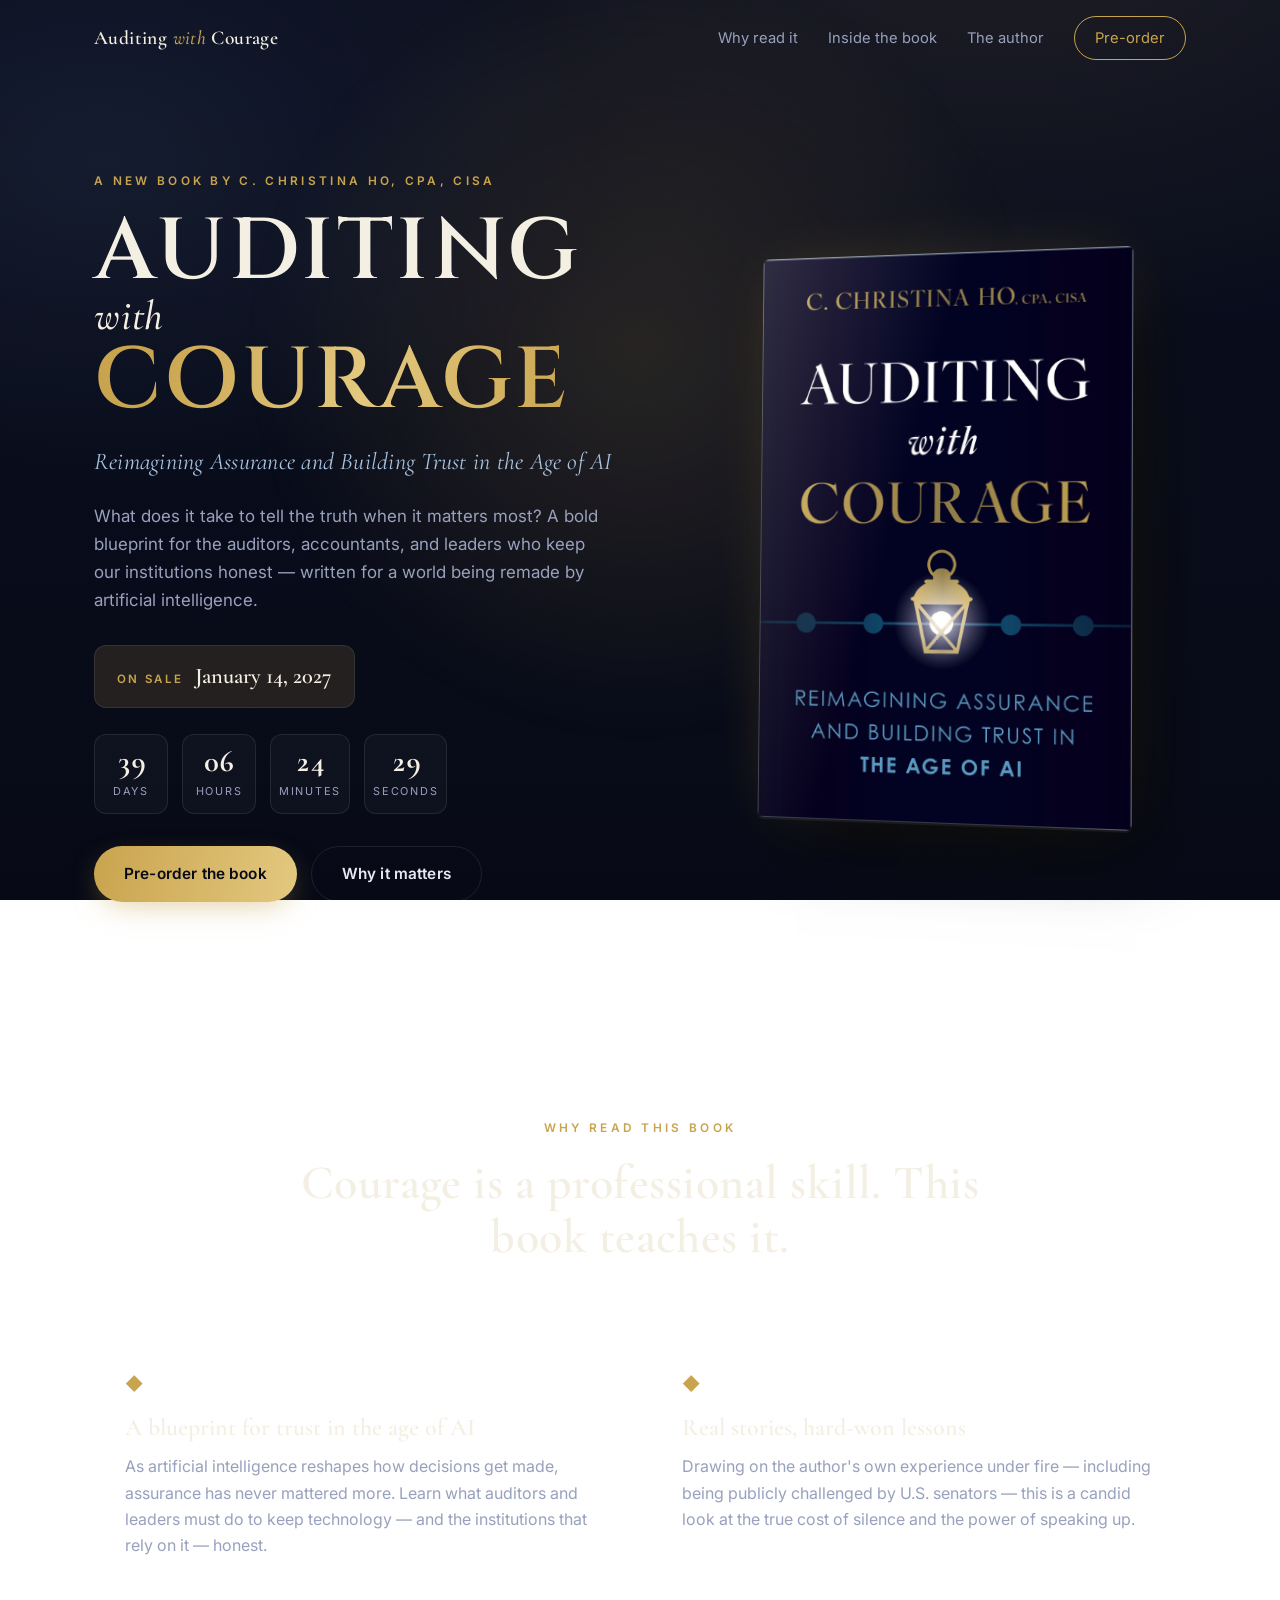
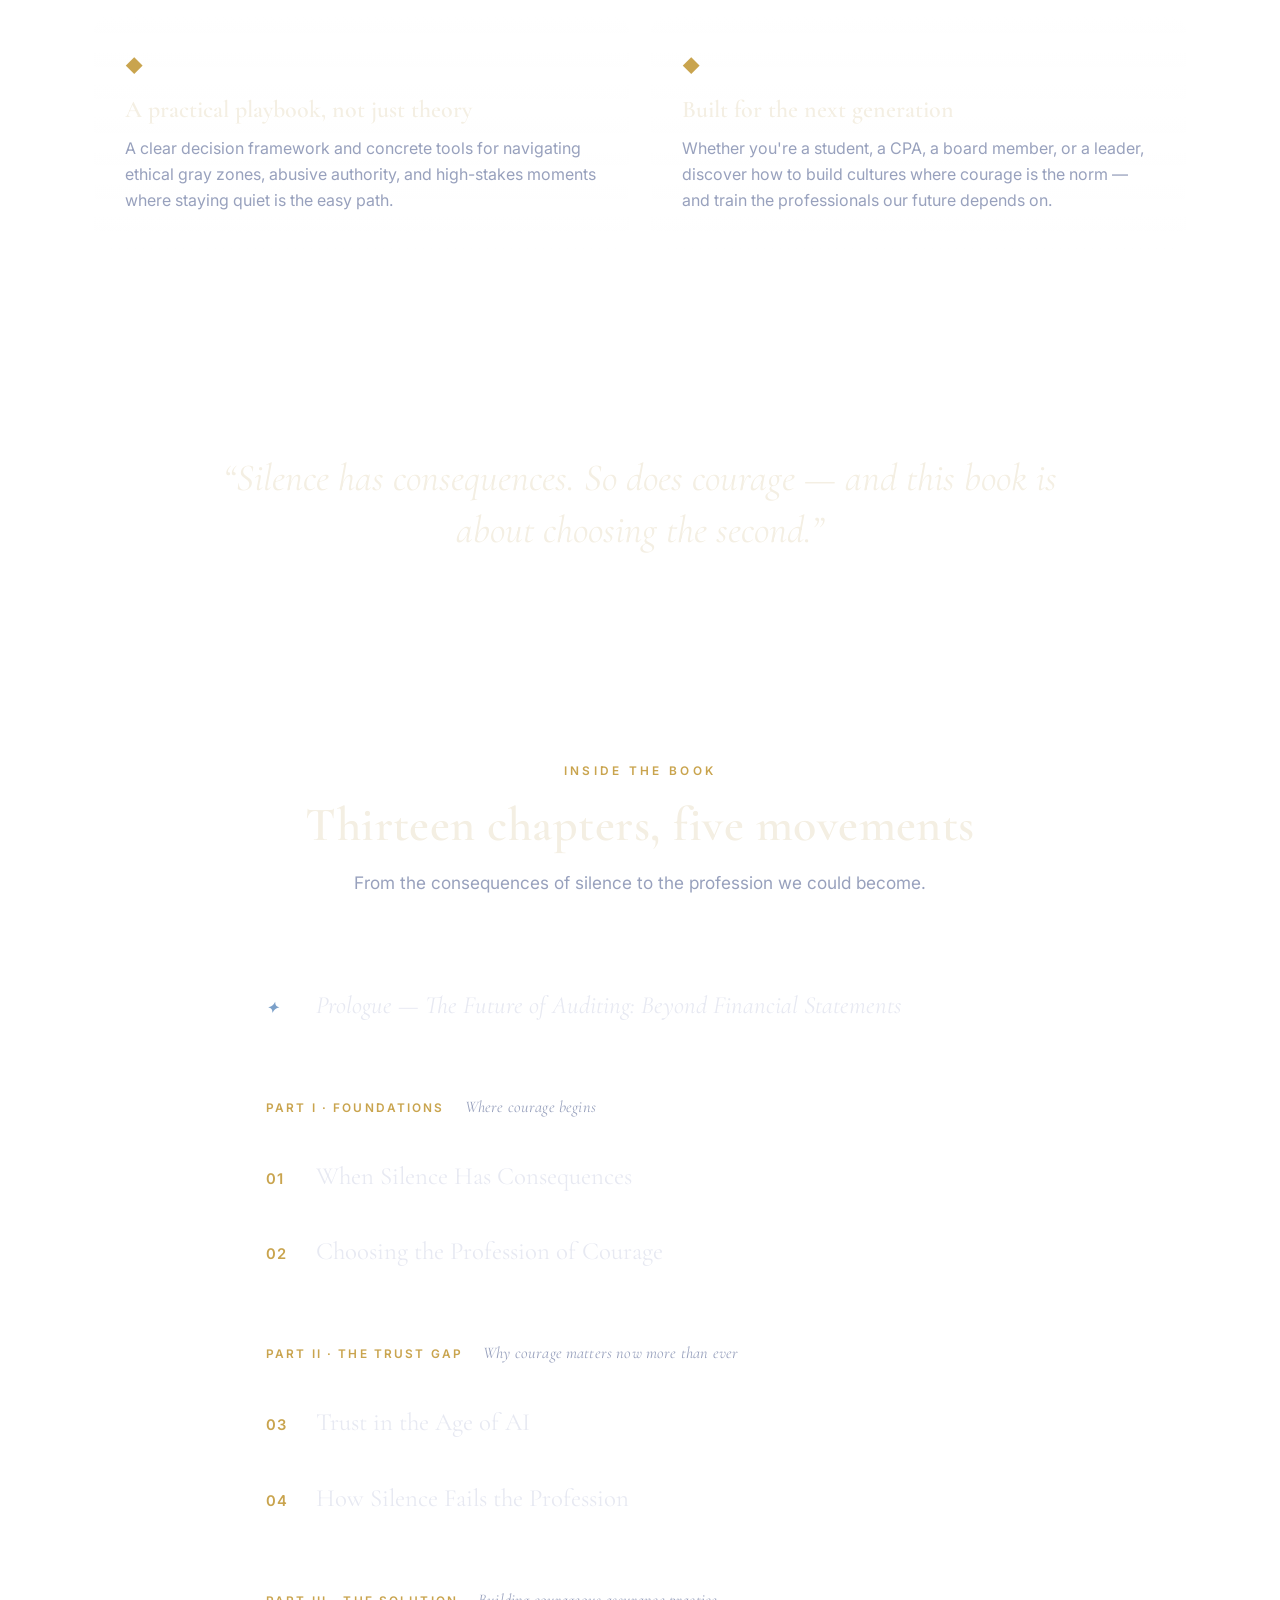
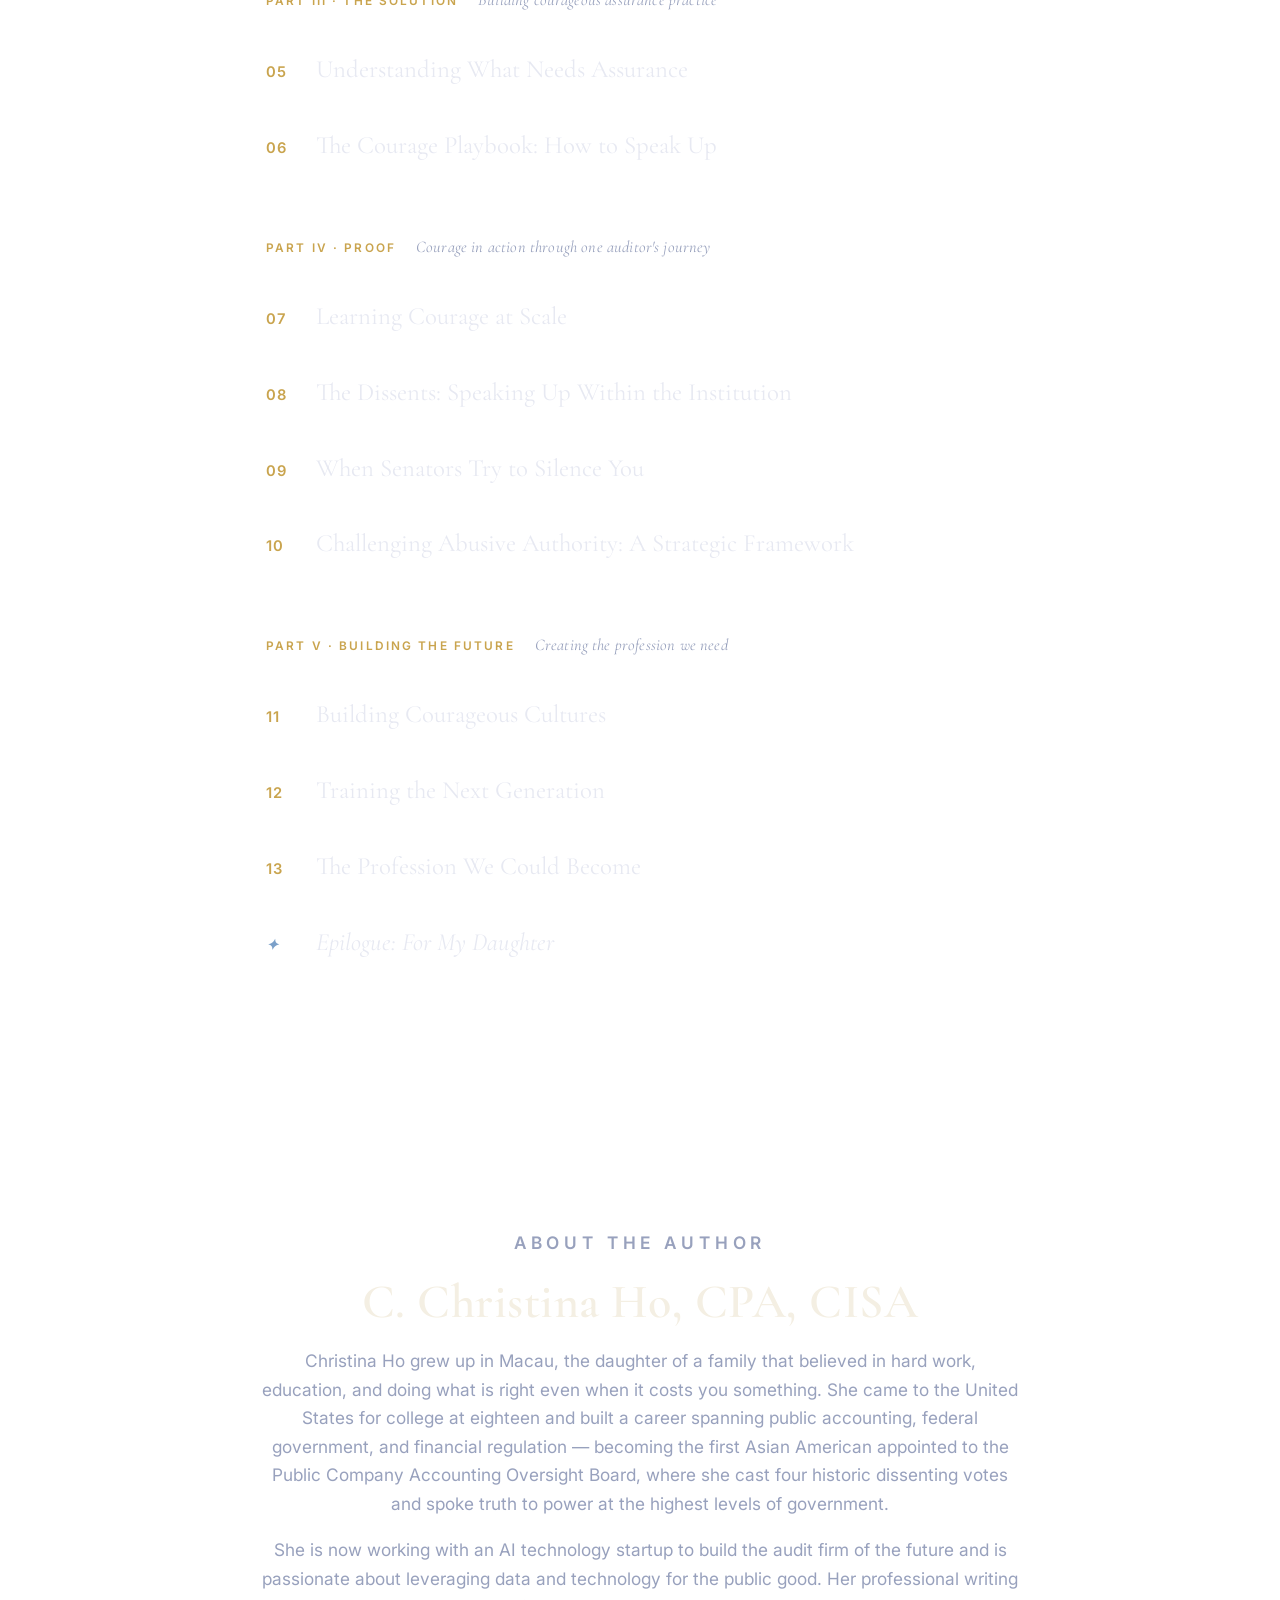
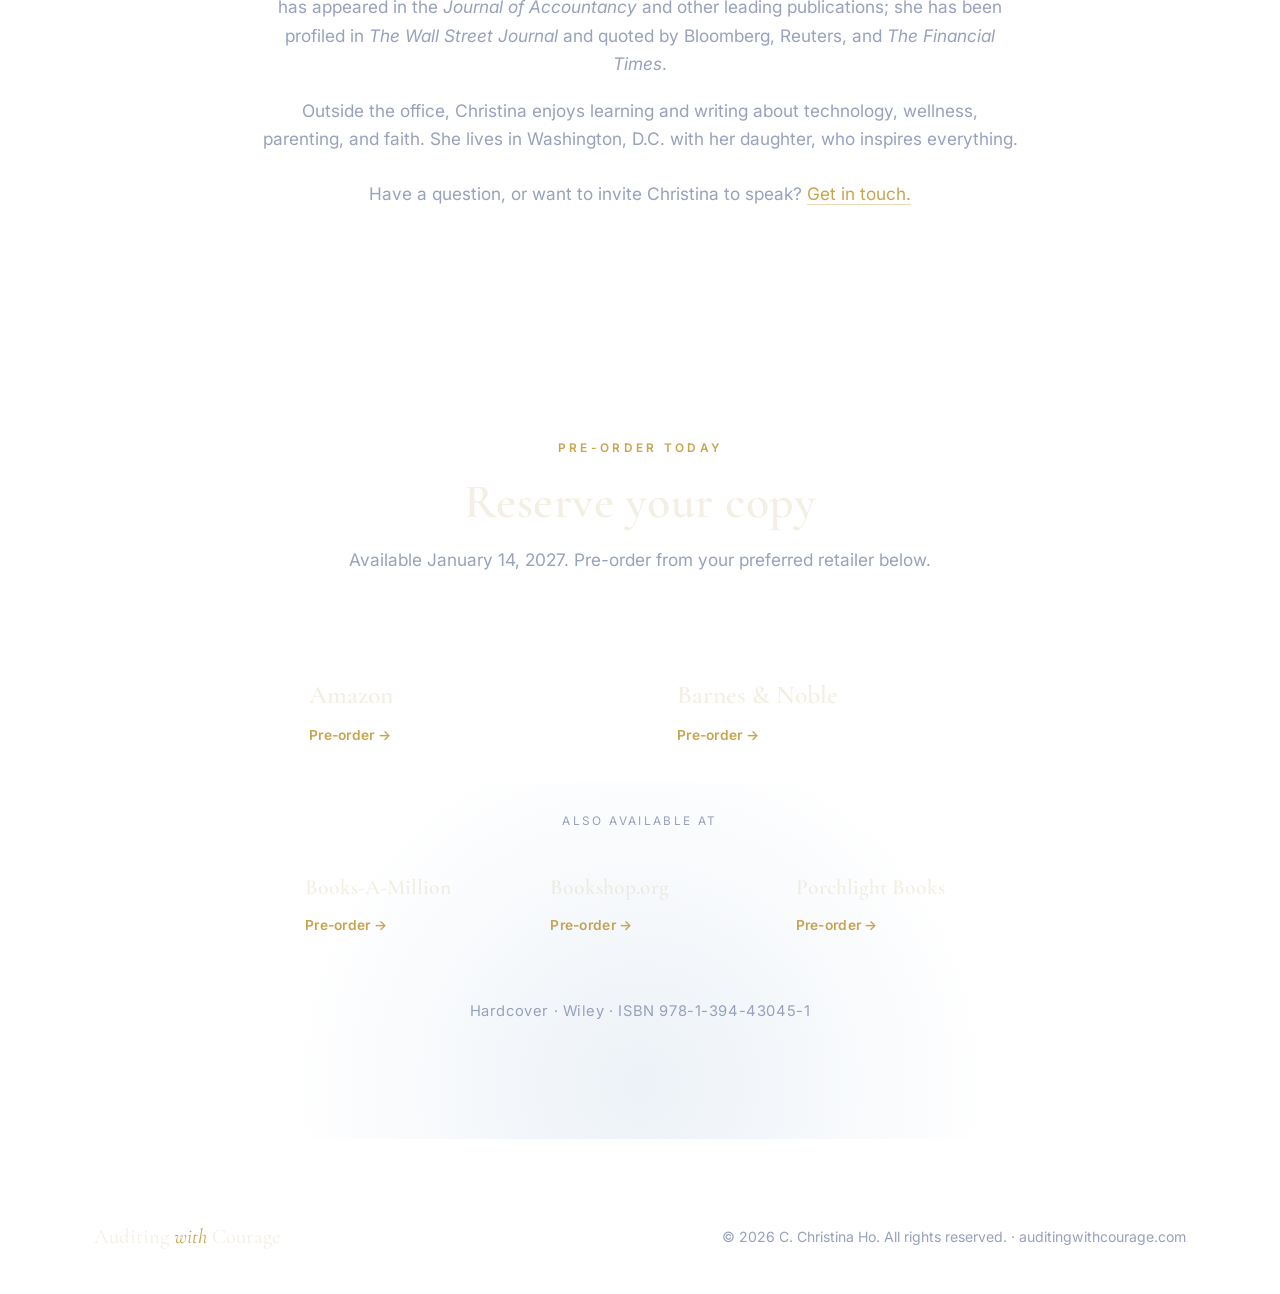
==== index.html @ bd3823aa "Launch auditingwithcourage.com book site Co-Authored-By: Claude Opus 4.8 <noreply@anthropic.com>" ====
<!DOCTYPE html>
<html lang="en">
<head>
  <meta charset="UTF-8" />
  <meta name="viewport" content="width=device-width, initial-scale=1.0" />
  <title>Auditing with Courage — Christina Ho | On sale January 14, 2027</title>
  <meta name="description" content="Auditing with Courage: Reimagining Assurance and Building Trust in the Age of AI, by C. Christina Ho, CPA, CISA. On sale January 14, 2027. Pre-order now." />
  <link rel="canonical" href="https://auditingwithcourage.com/" />

  <!-- Open Graph / Social -->
  <meta property="og:type" content="book" />
  <meta property="og:title" content="Auditing with Courage — Reimagining Assurance and Building Trust in the Age of AI" />
  <meta property="og:description" content="By C. Christina Ho, CPA, CISA. On sale January 14, 2027. Pre-order now." />
  <meta property="og:url" content="https://auditingwithcourage.com/" />
  <meta property="og:image" content="https://auditingwithcourage.com/images/og-image.png" />
  <meta property="og:image:width" content="1200" />
  <meta property="og:image:height" content="630" />
  <meta name="twitter:card" content="summary_large_image" />
  <meta name="twitter:title" content="Auditing with Courage — Christina Ho" />
  <meta name="twitter:description" content="Reimagining Assurance and Building Trust in the Age of AI. On sale January 14, 2027." />
  <meta name="twitter:image" content="https://auditingwithcourage.com/images/og-image.png" />

  <!-- Icons -->
  <link rel="icon" type="image/png" sizes="32x32" href="images/favicon-32.png" />
  <link rel="icon" type="image/png" sizes="64x64" href="images/favicon-64.png" />
  <link rel="apple-touch-icon" href="images/apple-touch-icon.png" />

  <!-- Fonts -->
  <link rel="preconnect" href="https://fonts.googleapis.com" />
  <link rel="preconnect" href="https://fonts.gstatic.com" crossorigin />
  <link href="https://fonts.googleapis.com/css2?family=Cormorant+Garamond:ital,wght@0,400;0,500;0,600;0,700;1,500;1,600&family=Cinzel:wght@500;600;700&family=Inter:wght@300;400;500;600&display=swap" rel="stylesheet" />

  <link rel="stylesheet" href="styles.css" />

  <!-- Structured data for search engines / rich results -->
  <script type="application/ld+json">
  {
    "@context": "https://schema.org",
    "@type": "Book",
    "name": "Auditing with Courage: Reimagining Assurance and Building Trust in the Age of AI",
    "author": { "@type": "Person", "name": "C. Christina Ho" },
    "isbn": "9781394430451",
    "bookFormat": "https://schema.org/Hardcover",
    "publisher": "Wiley",
    "datePublished": "2027-01-14",
    "image": "https://auditingwithcourage.com/images/cover.png",
    "url": "https://auditingwithcourage.com/"
  }
  </script>
</head>
<body>
  <!-- ===== NAV ===== -->
  <header class="nav" id="nav">
    <div class="nav__inner">
      <a href="#top" class="nav__brand">Auditing&nbsp;<em>with</em>&nbsp;Courage</a>
      <nav class="nav__links">
        <a href="#why">Why read it</a>
        <a href="#inside">Inside the book</a>
        <a href="#author">The author</a>
        <a href="#preorder" class="nav__cta">Pre-order</a>
      </nav>
    </div>
  </header>

  <!-- ===== HERO ===== -->
  <main id="top">
    <section class="hero">
      <div class="hero__glow" aria-hidden="true"></div>
      <div class="hero__inner">
        <div class="hero__text reveal">
          <p class="eyebrow">A new book by C. Christina Ho, CPA, CISA</p>
          <h1 class="hero__title">
            <span class="t-line t-white">Auditing</span>
            <span class="t-line t-with"><em>with</em></span>
            <span class="t-line t-gold">Courage</span>
          </h1>
          <p class="hero__subtitle">Reimagining Assurance and Building Trust in the Age of AI</p>
          <p class="hero__lede">What does it take to tell the truth when it matters most? A bold blueprint for the auditors, accountants, and leaders who keep our institutions honest — written for a world being remade by artificial intelligence.</p>

          <div class="release">
            <span class="release__label">On sale</span>
            <span class="release__date">January 14, 2027</span>
          </div>

          <!-- Countdown -->
          <div class="countdown" id="countdown" aria-label="Time until release">
            <div class="countdown__item"><span class="countdown__num" data-unit="days">—</span><span class="countdown__unit">days</span></div>
            <div class="countdown__item"><span class="countdown__num" data-unit="hours">—</span><span class="countdown__unit">hours</span></div>
            <div class="countdown__item"><span class="countdown__num" data-unit="minutes">—</span><span class="countdown__unit">minutes</span></div>
            <div class="countdown__item"><span class="countdown__num" data-unit="seconds">—</span><span class="countdown__unit">seconds</span></div>
          </div>

          <div class="hero__cta">
            <a class="btn btn--primary" href="#preorder">Pre-order the book</a>
            <a class="btn btn--ghost" href="#why">Why it matters</a>
          </div>
        </div>

        <div class="hero__cover reveal">
          <div class="cover-frame">
            <img src="images/cover-web.png" alt="Cover of Auditing with Courage by C. Christina Ho" width="998" height="1500" />
          </div>
        </div>
      </div>
    </section>

    <!-- ===== WHY READ IT ===== -->
    <section class="section" id="why">
      <div class="section__head reveal">
        <p class="eyebrow eyebrow--center">Why read this book</p>
        <h2 class="section__title">Courage is a professional skill. This book teaches it.</h2>
      </div>
      <div class="cards">
        <article class="card reveal">
          <div class="card__icon">◆</div>
          <h3>A blueprint for trust in the age of AI</h3>
          <p>As artificial intelligence reshapes how decisions get made, assurance has never mattered more. Learn what auditors and leaders must do to keep technology — and the institutions that rely on it — honest.</p>
        </article>
        <article class="card reveal">
          <div class="card__icon">◆</div>
          <h3>Real stories, hard-won lessons</h3>
          <p>Drawing on the author's own experience under fire — including being publicly challenged by U.S. senators — this is a candid look at the true cost of silence and the power of speaking up.</p>
        </article>
        <article class="card reveal">
          <div class="card__icon">◆</div>
          <h3>A practical playbook, not just theory</h3>
          <p>A clear decision framework and concrete tools for navigating ethical gray zones, abusive authority, and high-stakes moments where staying quiet is the easy path.</p>
        </article>
        <article class="card reveal">
          <div class="card__icon">◆</div>
          <h3>Built for the next generation</h3>
          <p>Whether you're a student, a CPA, a board member, or a leader, discover how to build cultures where courage is the norm — and train the professionals our future depends on.</p>
        </article>
      </div>
    </section>

    <!-- ===== PULL QUOTE ===== -->
    <section class="quote-band reveal">
      <blockquote>
        “Silence has consequences. So does courage — and this book is about choosing the second.”
      </blockquote>
    </section>

    <!-- ===== INSIDE THE BOOK ===== -->
    <section class="section" id="inside">
      <div class="section__head reveal">
        <p class="eyebrow eyebrow--center">Inside the book</p>
        <h2 class="section__title">Thirteen chapters, five movements</h2>
        <p class="section__sub">From the consequences of silence to the profession we could become.</p>
      </div>
      <ol class="toc reveal">
        <li class="toc__lead"><span class="toc__n">✦</span> <span><em>Prologue</em> — The Future of Auditing: Beyond Financial Statements</span></li>

        <li class="toc__part"><span class="toc__partlabel">Part I · Foundations</span><span class="toc__partsub">Where courage begins</span></li>
        <li><span class="toc__n">01</span> When Silence Has Consequences</li>
        <li><span class="toc__n">02</span> Choosing the Profession of Courage</li>

        <li class="toc__part"><span class="toc__partlabel">Part II · The Trust Gap</span><span class="toc__partsub">Why courage matters now more than ever</span></li>
        <li><span class="toc__n">03</span> Trust in the Age of AI</li>
        <li><span class="toc__n">04</span> How Silence Fails the Profession</li>

        <li class="toc__part"><span class="toc__partlabel">Part III · The Solution</span><span class="toc__partsub">Building courageous assurance practice</span></li>
        <li><span class="toc__n">05</span> Understanding What Needs Assurance</li>
        <li><span class="toc__n">06</span> The Courage Playbook: How to Speak Up</li>

        <li class="toc__part"><span class="toc__partlabel">Part IV · Proof</span><span class="toc__partsub">Courage in action through one auditor's journey</span></li>
        <li><span class="toc__n">07</span> Learning Courage at Scale</li>
        <li><span class="toc__n">08</span> The Dissents: Speaking Up Within the Institution</li>
        <li><span class="toc__n">09</span> When Senators Try to Silence You</li>
        <li><span class="toc__n">10</span> Challenging Abusive Authority: A Strategic Framework</li>

        <li class="toc__part"><span class="toc__partlabel">Part V · Building the Future</span><span class="toc__partsub">Creating the profession we need</span></li>
        <li><span class="toc__n">11</span> Building Courageous Cultures</li>
        <li><span class="toc__n">12</span> Training the Next Generation</li>
        <li><span class="toc__n">13</span> The Profession We Could Become</li>

        <li class="toc__epilogue"><span class="toc__n">✦</span> Epilogue: For My Daughter</li>
      </ol>
    </section>

    <!-- ===== AUTHOR ===== -->
    <section class="section author" id="author">
      <div class="author__inner">
        <div class="author__body reveal">
          <p class="eyebrow">About the author</p>
          <h2 class="section__title">C. Christina Ho, CPA, CISA</h2>
          <p>Christina Ho grew up in Macau, the daughter of a family that believed in hard work, education, and doing what is right even when it costs you something. She came to the United States for college at eighteen and built a career spanning public accounting, federal government, and financial regulation — becoming the first Asian American appointed to the Public Company Accounting Oversight Board, where she cast four historic dissenting votes and spoke truth to power at the highest levels of government.</p>
          <p>She is now working with an AI technology startup to build the audit firm of the future and is passionate about leveraging data and technology for the public good. Her professional writing has appeared in the <em>Journal of Accountancy</em> and other leading publications; she has been profiled in <em>The Wall Street Journal</em> and quoted by Bloomberg, Reuters, and <em>The Financial Times</em>.</p>
          <p>Outside the office, Christina enjoys learning and writing about technology, wellness, parenting, and faith. She lives in Washington, D.C. with her daughter, who inspires everything.</p>
          <p class="author__note">Have a question, or want to invite Christina to speak? <a href="mailto:hello@auditingwithcourage.com">Get in touch.</a></p>
        </div>
      </div>
    </section>

    <!-- ===== PRE-ORDER ===== -->
    <section class="section preorder" id="preorder">
      <div class="preorder__glow" aria-hidden="true"></div>
      <div class="section__head reveal">
        <p class="eyebrow eyebrow--center">Pre-order today</p>
        <h2 class="section__title">Reserve your copy</h2>
        <p class="section__sub">Available January 14, 2027. Pre-order from your preferred retailer below.</p>
      </div>

      <div class="retailers reveal">
        <!-- Confirmed links -->
        <a class="retailer retailer--feature" href="https://www.amazon.com/Auditing-Courage-Building-Trust-Age/dp/1394430450/" target="_blank" rel="noopener">
          <span class="retailer__name">Amazon</span>
          <span class="retailer__action">Pre-order →</span>
        </a>
        <a class="retailer retailer--feature" href="https://www.barnesandnoble.com/w/auditing-with-courage-christina-ho/1150203469?ean=9781394430451" target="_blank" rel="noopener">
          <span class="retailer__name">Barnes &amp; Noble</span>
          <span class="retailer__action">Pre-order →</span>
        </a>
      </div>

      <p class="retailers__also">Also available at</p>
      <div class="retailers retailers--secondary reveal">
        <!-- TODO: replace href with the final product URL once confirmed. These currently link to an ISBN search. -->
        <a class="retailer" href="https://www.booksamillion.com/search?query=9781394430451" target="_blank" rel="noopener">
          <span class="retailer__name">Books-A-Million</span>
          <span class="retailer__action">Pre-order →</span>
        </a>
        <a class="retailer" href="https://bookshop.org/books?keywords=9781394430451" target="_blank" rel="noopener">
          <span class="retailer__name">Bookshop.org</span>
          <span class="retailer__action">Pre-order →</span>
        </a>
        <a class="retailer" href="https://www.porchlightbooks.com/search?keywords=9781394430451" target="_blank" rel="noopener">
          <span class="retailer__name">Porchlight Books</span>
          <span class="retailer__action">Pre-order →</span>
        </a>
      </div>

      <p class="isbn">Hardcover · Wiley · ISBN 978-1-394-43045-1</p>
    </section>
  </main>

  <!-- ===== FOOTER ===== -->
  <footer class="footer">
    <div class="footer__inner">
      <p class="footer__brand">Auditing <em>with</em> Courage</p>
      <p class="footer__meta">© <span id="year">2027</span> C. Christina Ho. All rights reserved. · auditingwithcourage.com</p>
    </div>
  </footer>

  <script src="main.js"></script>
</body>
</html>
---- styles.css ----
/* ===================================================================
   Auditing with Courage — site styles
   Palette drawn from the book cover: deep navy, antique gold, soft blue
   =================================================================== */
:root {
  --navy-900: #070a16;
  --navy-850: #0a0e1f;
  --navy-800: #0c1024;
  --navy-700: #11162f;
  --navy-600: #19203f;
  --navy-500: #232c52;

  --gold:       #c9a44e;
  --gold-light: #e3c87f;
  --gold-soft:  rgba(201, 164, 78, 0.14);

  --blue:       #7ba0c9;
  --blue-light: #a9c4e0;

  --cream:  #f4efe3;
  --text:   #e7e9f2;
  --muted:  #98a1bd;
  --line:   rgba(255, 255, 255, 0.09);

  --serif:   'Cormorant Garamond', Georgia, 'Times New Roman', serif;
  --display: 'Cinzel', 'Cormorant Garamond', Georgia, serif;
  --sans:    'Inter', -apple-system, BlinkMacSystemFont, 'Segoe UI', sans-serif;

  --maxw: 1140px;
  --ease: cubic-bezier(0.22, 1, 0.36, 1);
}

* { box-sizing: border-box; margin: 0; padding: 0; }
html { scroll-behavior: smooth; scroll-padding-top: 84px; }
body {
  font-family: var(--sans);
  color: var(--text);
  background:
    radial-gradient(1200px 700px at 78% -8%, rgba(201,164,78,0.10), transparent 60%),
    radial-gradient(900px 600px at 8% 18%, rgba(123,160,201,0.10), transparent 55%),
    linear-gradient(180deg, var(--navy-850) 0%, var(--navy-900) 100%);
  background-attachment: fixed;
  line-height: 1.65;
  -webkit-font-smoothing: antialiased;
  overflow-x: hidden;
}
a { color: inherit; text-decoration: none; }
em { font-style: italic; }

/* ---------- Layout helpers ---------- */
.section {
  max-width: var(--maxw);
  margin: 0 auto;
  padding: clamp(64px, 9vw, 130px) 24px;
  position: relative;
}
.section__head { max-width: 760px; margin: 0 auto clamp(40px, 6vw, 70px); text-align: center; }
.section__title {
  font-family: var(--serif);
  font-weight: 600;
  font-size: clamp(1.9rem, 4vw, 3rem);
  line-height: 1.12;
  letter-spacing: 0.01em;
  color: var(--cream);
}
.section__sub { color: var(--muted); margin-top: 16px; font-size: 1.08rem; }

.eyebrow {
  font-family: var(--sans);
  text-transform: uppercase;
  letter-spacing: 0.28em;
  font-size: 0.74rem;
  font-weight: 600;
  color: var(--gold);
  margin-bottom: 18px;
}
.eyebrow--center { display: block; }

/* ---------- Nav ---------- */
.nav {
  position: fixed; top: 0; left: 0; right: 0; z-index: 50;
  transition: background .35s var(--ease), border-color .35s var(--ease), backdrop-filter .35s;
  border-bottom: 1px solid transparent;
}
.nav.is-scrolled {
  background: rgba(8, 11, 24, 0.82);
  backdrop-filter: blur(14px);
  border-bottom: 1px solid var(--line);
}
.nav__inner {
  max-width: var(--maxw); margin: 0 auto;
  display: flex; align-items: center; justify-content: space-between;
  padding: 16px 24px;
}
.nav__brand {
  font-family: var(--serif); font-size: 1.22rem; font-weight: 600;
  color: var(--cream); letter-spacing: 0.02em;
}
.nav__brand em { color: var(--gold); font-weight: 500; }
.nav__links { display: flex; align-items: center; gap: 30px; }
.nav__links a { font-size: 0.92rem; color: var(--muted); transition: color .2s; }
.nav__links a:hover { color: var(--cream); }
.nav__cta {
  border: 1px solid var(--gold);
  color: var(--gold) !important;
  padding: 9px 20px; border-radius: 999px;
  transition: background .25s, color .25s !important;
}
.nav__cta:hover { background: var(--gold); color: var(--navy-900) !important; }

/* ---------- Hero ---------- */
.hero { position: relative; padding-top: 132px; overflow: hidden; }
.hero__glow {
  position: absolute; top: -10%; left: 50%; transform: translateX(-50%);
  width: 70vw; height: 70vw; max-width: 900px; max-height: 900px;
  background: radial-gradient(circle, rgba(201,164,78,0.16), transparent 62%);
  pointer-events: none; filter: blur(10px);
}
.hero__inner {
  position: relative;
  max-width: var(--maxw); margin: 0 auto;
  padding: clamp(20px, 4vw, 40px) 24px clamp(60px, 8vw, 110px);
  display: grid; grid-template-columns: 1.05fr 0.95fr;
  gap: clamp(30px, 5vw, 70px); align-items: center;
}
.hero__text { max-width: 560px; }
.hero__title {
  font-family: var(--display);
  line-height: 0.98; margin: 4px 0 18px;
  text-transform: uppercase;
}
.hero__title .t-line { display: block; }
.t-white { font-size: clamp(3rem, 8vw, 5.4rem); font-weight: 600; color: var(--cream); letter-spacing: 0.04em; }
.t-with {
  font-family: var(--serif); text-transform: none;
  font-size: clamp(1.6rem, 3.6vw, 2.6rem); font-weight: 500;
  color: var(--cream); margin: 2px 0; letter-spacing: 0.02em;
}
.t-with em { color: var(--cream); }
.t-gold {
  font-size: clamp(3rem, 8vw, 5.4rem); font-weight: 600; letter-spacing: 0.04em;
  background: linear-gradient(100deg, var(--gold) 10%, var(--gold-light) 50%, var(--gold) 90%);
  -webkit-background-clip: text; background-clip: text;
  -webkit-text-fill-color: transparent; color: var(--gold);
}
.hero__subtitle {
  font-family: var(--serif); font-style: italic;
  font-size: clamp(1.15rem, 2.4vw, 1.5rem); color: var(--blue-light);
  letter-spacing: 0.01em; margin-bottom: 22px;
}
.hero__lede { color: var(--muted); font-size: 1.06rem; max-width: 520px; }

.release {
  display: inline-flex; align-items: baseline; gap: 12px;
  margin-top: 30px; padding: 12px 22px;
  border: 1px solid var(--line); border-radius: 12px;
  background: var(--gold-soft);
}
.release__label { text-transform: uppercase; letter-spacing: 0.2em; font-size: 0.72rem; color: var(--gold); font-weight: 600; }
.release__date { font-family: var(--serif); font-size: 1.4rem; font-weight: 600; color: var(--cream); }

/* Countdown */
.countdown { display: flex; gap: 14px; margin-top: 26px; flex-wrap: wrap; }
.countdown__item {
  min-width: 74px; text-align: center;
  padding: 12px 8px; border-radius: 12px;
  background: rgba(255,255,255,0.03); border: 1px solid var(--line);
}
.countdown__num {
  display: block; font-family: var(--serif); font-weight: 700;
  font-size: 1.9rem; color: var(--cream); line-height: 1; font-variant-numeric: tabular-nums;
}
.countdown__unit { display: block; margin-top: 6px; font-size: 0.68rem; text-transform: uppercase; letter-spacing: 0.16em; color: var(--muted); }

.hero__cta { display: flex; gap: 14px; margin-top: 32px; flex-wrap: wrap; }

/* Buttons */
.btn {
  display: inline-flex; align-items: center; justify-content: center;
  padding: 14px 30px; border-radius: 999px;
  font-weight: 600; font-size: 0.96rem; letter-spacing: 0.01em;
  transition: transform .2s var(--ease), box-shadow .25s, background .25s, color .25s;
  cursor: pointer;
}
.btn--primary {
  background: linear-gradient(100deg, var(--gold) 0%, var(--gold-light) 100%);
  color: var(--navy-900);
  box-shadow: 0 10px 30px -10px rgba(201,164,78,0.6);
}
.btn--primary:hover { transform: translateY(-2px); box-shadow: 0 16px 38px -10px rgba(201,164,78,0.75); }
.btn--ghost { border: 1px solid var(--line); color: var(--text); }
.btn--ghost:hover { border-color: var(--gold); color: var(--gold); transform: translateY(-2px); }

/* Cover */
.hero__cover { display: flex; justify-content: center; }
.cover-frame {
  position: relative; width: min(380px, 80vw);
  transform: perspective(1600px) rotateY(-12deg) rotateX(2deg);
  transition: transform .6s var(--ease);
}
.cover-frame:hover { transform: perspective(1600px) rotateY(-4deg) rotateX(1deg) translateY(-6px); }
.cover-frame img {
  width: 100%; height: auto; display: block; border-radius: 6px;
  box-shadow:
    0 2px 0 rgba(255,255,255,0.06),
    24px 30px 70px -18px rgba(0,0,0,0.8),
    0 0 60px -20px rgba(201,164,78,0.35);
}
.cover-frame::after {
  content: ""; position: absolute; inset: 0; border-radius: 6px;
  background: linear-gradient(105deg, rgba(255,255,255,0.18), transparent 40%);
  pointer-events: none;
}

/* ---------- Cards (Why) ---------- */
.cards {
  display: grid; grid-template-columns: repeat(2, 1fr);
  gap: 22px;
}
.card {
  padding: 34px 30px; border-radius: 16px;
  background: linear-gradient(180deg, rgba(255,255,255,0.045), rgba(255,255,255,0.015));
  border: 1px solid var(--line);
  transition: transform .3s var(--ease), border-color .3s, background .3s;
}
.card:hover { transform: translateY(-4px); border-color: rgba(201,164,78,0.4); }
.card__icon { color: var(--gold); font-size: 1.1rem; margin-bottom: 16px; }
.card h3 { font-family: var(--serif); font-size: 1.5rem; font-weight: 600; color: var(--cream); margin-bottom: 10px; line-height: 1.2; }
.card p { color: var(--muted); font-size: 1rem; }

/* ---------- Quote band ---------- */
.quote-band {
  max-width: var(--maxw); margin: 0 auto; padding: clamp(40px, 7vw, 90px) 24px;
  text-align: center; position: relative;
}
.quote-band blockquote {
  font-family: var(--serif); font-style: italic;
  font-size: clamp(1.5rem, 3.6vw, 2.4rem); line-height: 1.35;
  color: var(--cream); max-width: 880px; margin: 0 auto; position: relative;
}
.quote-band blockquote::before,
.quote-band blockquote::after { color: var(--gold); }

/* ---------- TOC ---------- */
.toc {
  list-style: none; max-width: 760px; margin: 0 auto;
  counter-reset: none;
}
.toc li {
  display: flex; align-items: baseline; gap: 20px;
  font-family: var(--serif); font-size: clamp(1.15rem, 2.5vw, 1.55rem);
  color: var(--text); padding: 17px 6px;
  border-bottom: 1px solid var(--line);
  transition: color .25s, padding-left .25s var(--ease);
}
.toc li:hover { color: var(--gold-light); padding-left: 14px; }
.toc__n { color: var(--gold); font-family: var(--sans); font-weight: 600; font-size: 0.92rem; min-width: 30px; letter-spacing: 0.05em; }
.toc__epilogue, .toc__lead { font-style: italic; color: var(--blue-light); }
.toc__epilogue .toc__n, .toc__lead .toc__n { color: var(--blue); }
.toc__lead:hover, .toc__epilogue:hover { color: var(--blue-light); padding-left: 6px; }

/* Part headers */
.toc__part {
  display: block; border-bottom: none;
  margin-top: 30px; padding: 6px 6px 4px;
}
.toc__part:first-of-type { margin-top: 6px; }
.toc__part:hover { color: inherit; padding-left: 6px; }
.toc__partlabel {
  display: block; font-family: var(--sans); font-weight: 600;
  text-transform: uppercase; letter-spacing: 0.18em;
  font-size: 0.74rem; color: var(--gold);
}
.toc__partsub {
  display: block; font-family: var(--serif); font-style: italic;
  font-size: 1.02rem; color: var(--muted); margin-top: 3px; letter-spacing: 0.01em;
}

/* ---------- Author ---------- */
.author__inner { max-width: 760px; margin: 0 auto; text-align: center; }
.author__body p { color: var(--muted); font-size: 1.08rem; margin-top: 18px; }
.author .section__title { margin-bottom: 6px; }
.author__note { margin-top: 26px !important; }
.author__note a { color: var(--gold); border-bottom: 1px solid rgba(201,164,78,0.4); }
.author__note a:hover { color: var(--gold-light); }

/* ---------- Pre-order ---------- */
.preorder { overflow: hidden; }
.preorder__glow {
  position: absolute; bottom: -30%; left: 50%; transform: translateX(-50%);
  width: 80vw; max-width: 1000px; height: 600px;
  background: radial-gradient(circle, rgba(123,160,201,0.14), transparent 60%);
  pointer-events: none;
}
.retailers {
  display: grid; grid-template-columns: repeat(2, 1fr);
  gap: 16px; max-width: 720px; margin: 0 auto;
}
.retailers--secondary { grid-template-columns: repeat(3, 1fr); margin-top: 16px; }
.retailer {
  display: flex; flex-direction: column; gap: 8px;
  padding: 22px 24px; border-radius: 14px;
  border: 1px solid var(--line);
  background: rgba(255,255,255,0.025);
  transition: transform .25s var(--ease), border-color .25s, background .25s;
}
.retailer:hover { transform: translateY(-3px); border-color: var(--gold); background: var(--gold-soft); }
.retailer--feature { padding: 28px 28px; }
.retailer__name { font-family: var(--serif); font-size: 1.35rem; font-weight: 600; color: var(--cream); }
.retailer--feature .retailer__name { font-size: 1.6rem; }
.retailer__action { font-size: 0.86rem; color: var(--gold); font-weight: 600; letter-spacing: 0.02em; }
.retailers__also {
  text-align: center; color: var(--muted); margin: 36px 0 0;
  text-transform: uppercase; letter-spacing: 0.2em; font-size: 0.74rem;
}
.isbn { text-align: center; color: var(--muted); margin-top: 40px; font-size: 0.92rem; letter-spacing: 0.04em; }

/* ---------- Footer ---------- */
.footer { border-top: 1px solid var(--line); margin-top: 40px; }
.footer__inner {
  max-width: var(--maxw); margin: 0 auto; padding: 40px 24px;
  display: flex; align-items: center; justify-content: space-between; flex-wrap: wrap; gap: 14px;
}
.footer__brand { font-family: var(--serif); font-size: 1.3rem; color: var(--cream); }
.footer__brand em { color: var(--gold); }
.footer__meta { color: var(--muted); font-size: 0.88rem; }

/* ---------- Reveal animation ---------- */
.reveal { opacity: 0; transform: translateY(24px); transition: opacity .7s var(--ease), transform .7s var(--ease); }
.reveal.is-visible { opacity: 1; transform: none; }

/* ---------- Responsive ---------- */
@media (max-width: 880px) {
  .nav__links a:not(.nav__cta) { display: none; }
  .hero__inner { grid-template-columns: 1fr; text-align: center; }
  .hero__text { max-width: 100%; margin: 0 auto; }
  .hero__lede { margin-left: auto; margin-right: auto; }
  .hero__cta, .countdown { justify-content: center; }
  .cover-frame { transform: none; margin-top: 10px; }
  .cover-frame:hover { transform: translateY(-6px); }
  .cards { grid-template-columns: 1fr; }
  .retailers, .retailers--secondary { grid-template-columns: 1fr; }
}
@media (max-width: 480px) {
  .countdown__item { min-width: 64px; }
  .countdown__num { font-size: 1.5rem; }
  .footer__inner { flex-direction: column; text-align: center; }
}

/* Respect reduced motion */
@media (prefers-reduced-motion: reduce) {
  html { scroll-behavior: auto; }
  .reveal { opacity: 1; transform: none; transition: none; }
  .cover-frame, .cover-frame:hover { transition: none; }
}
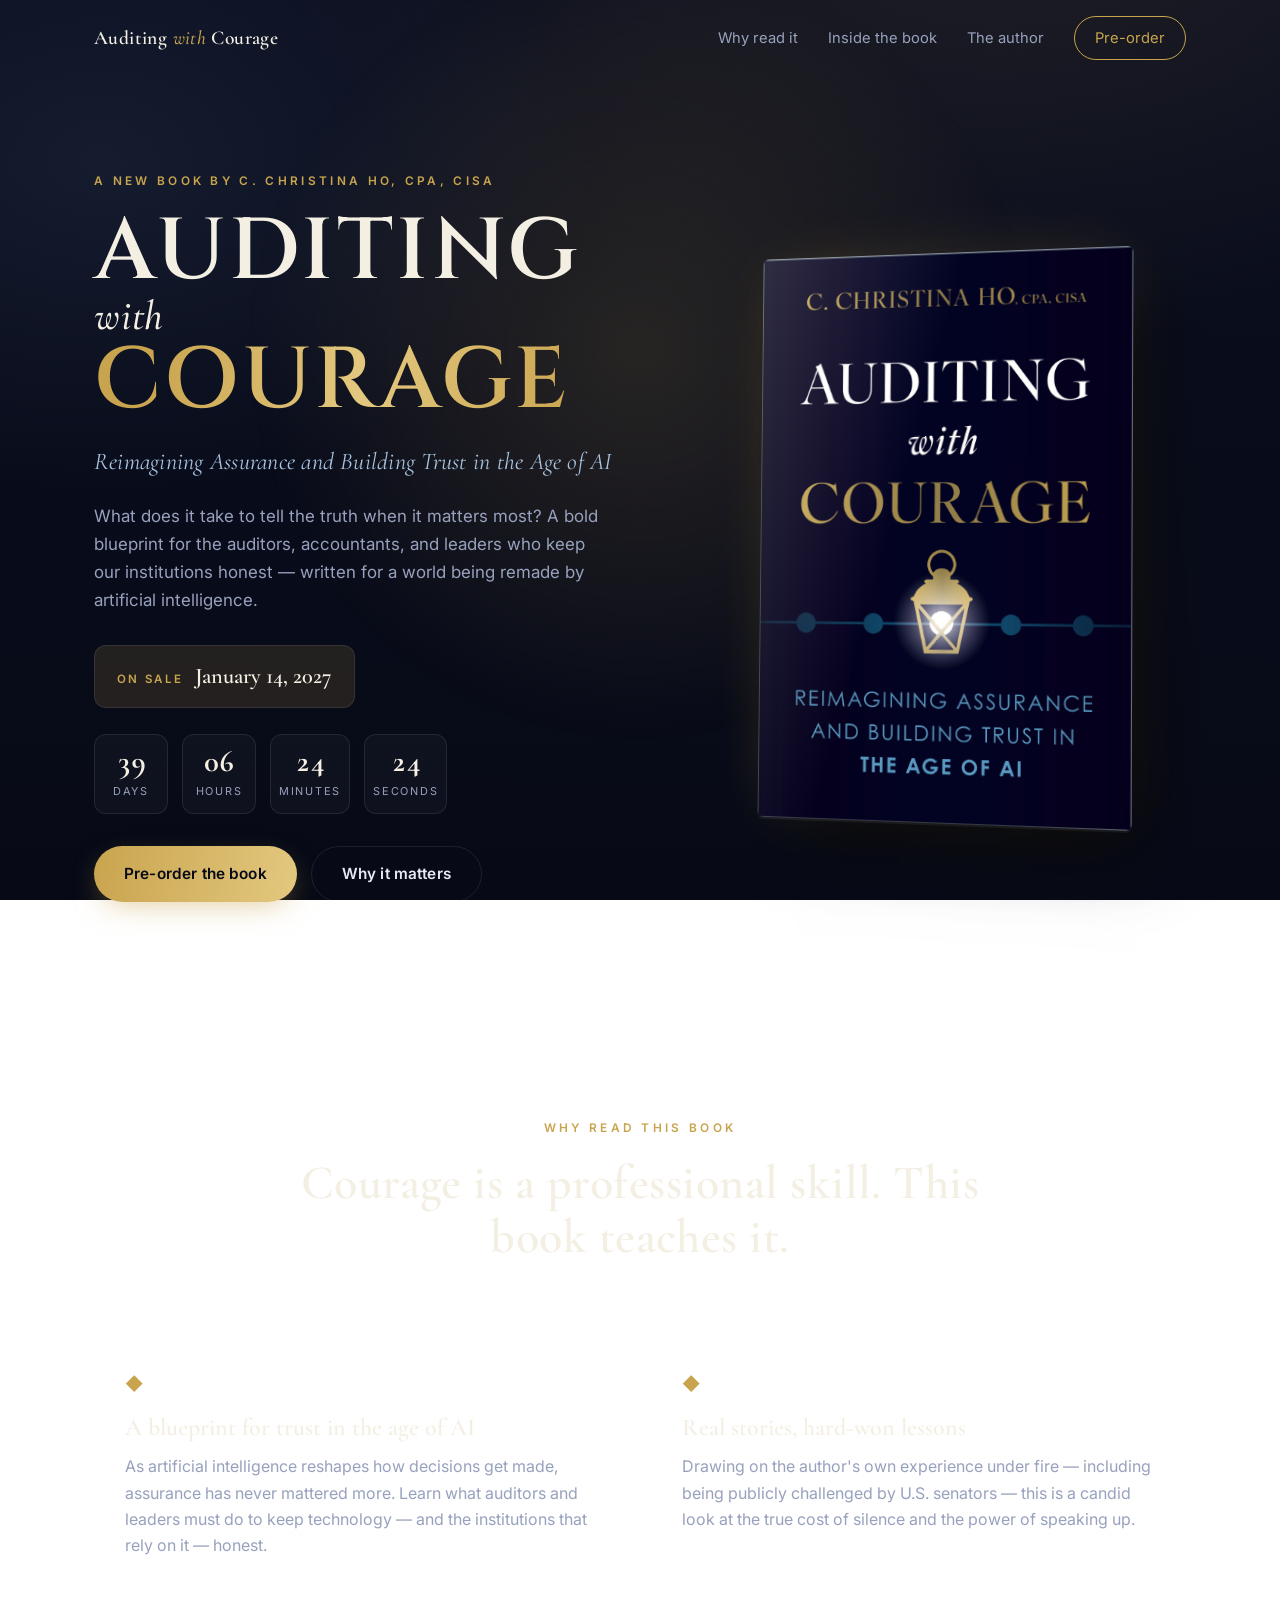
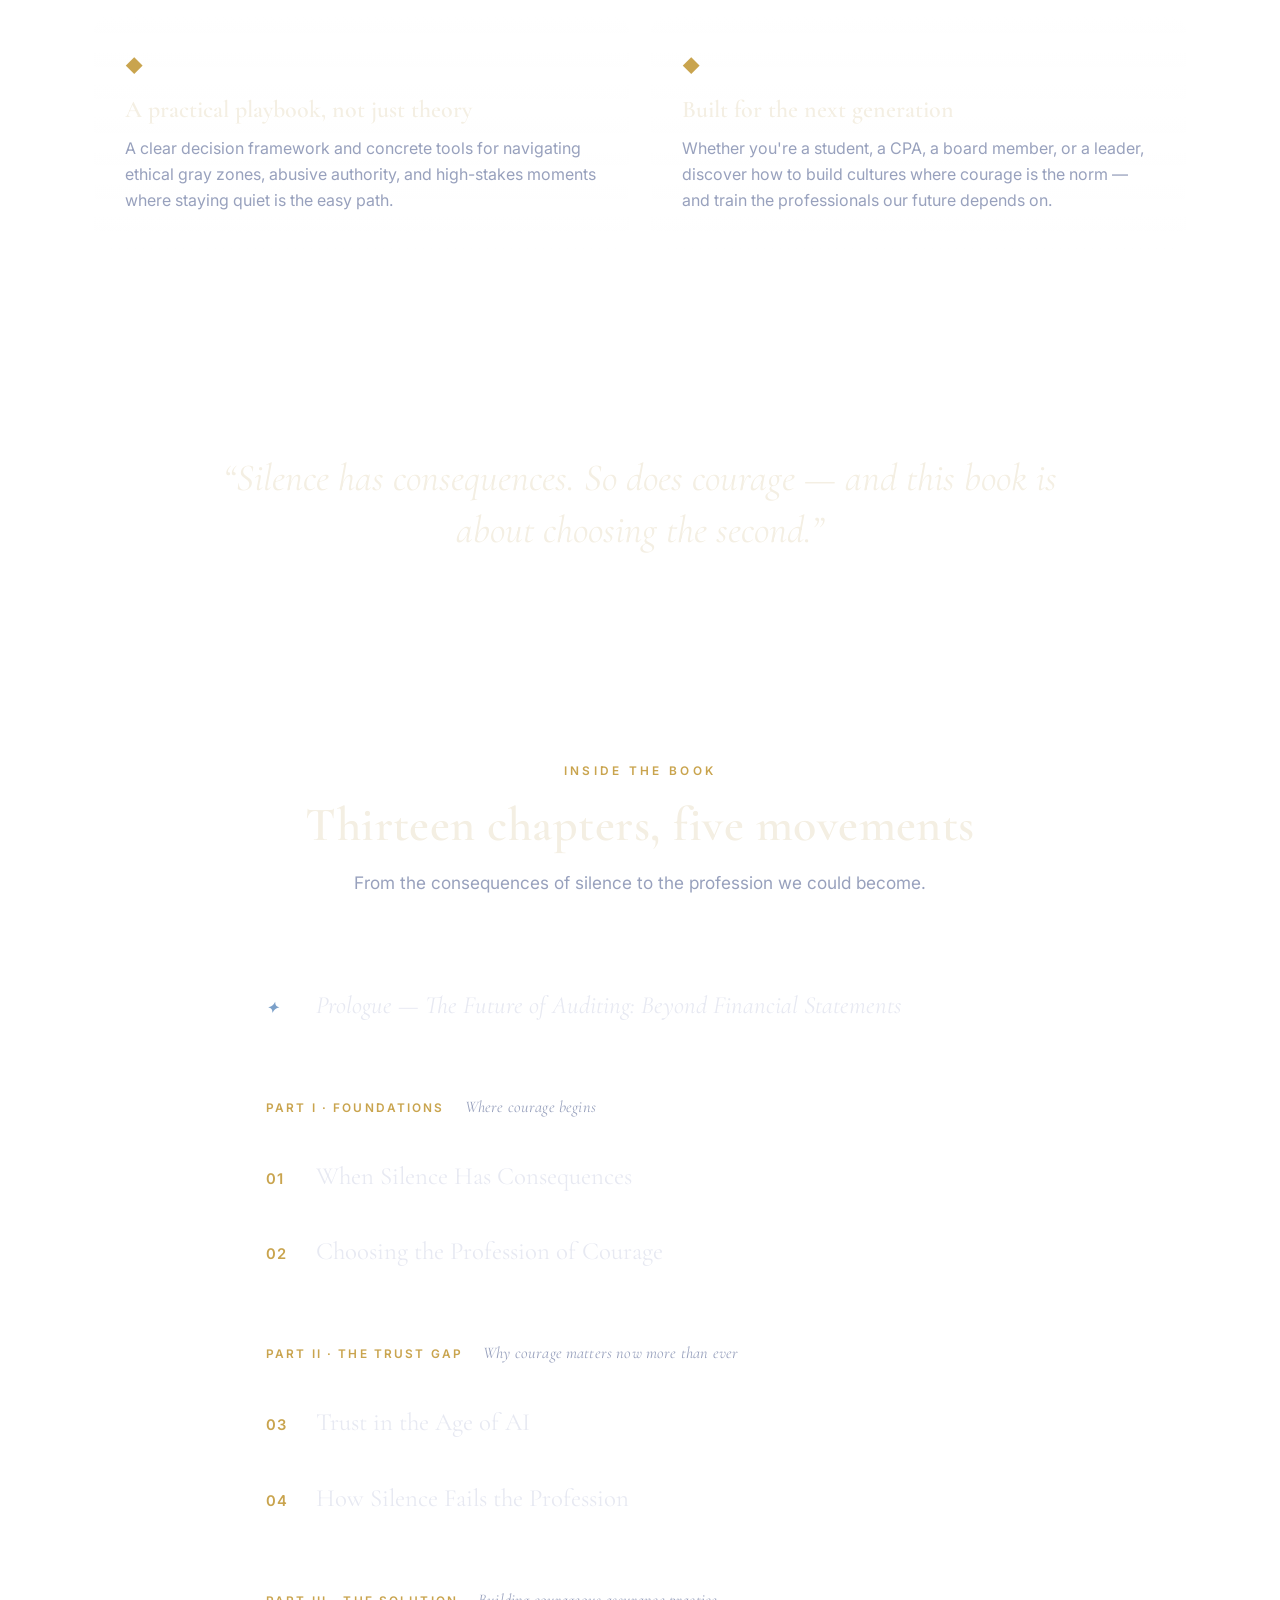
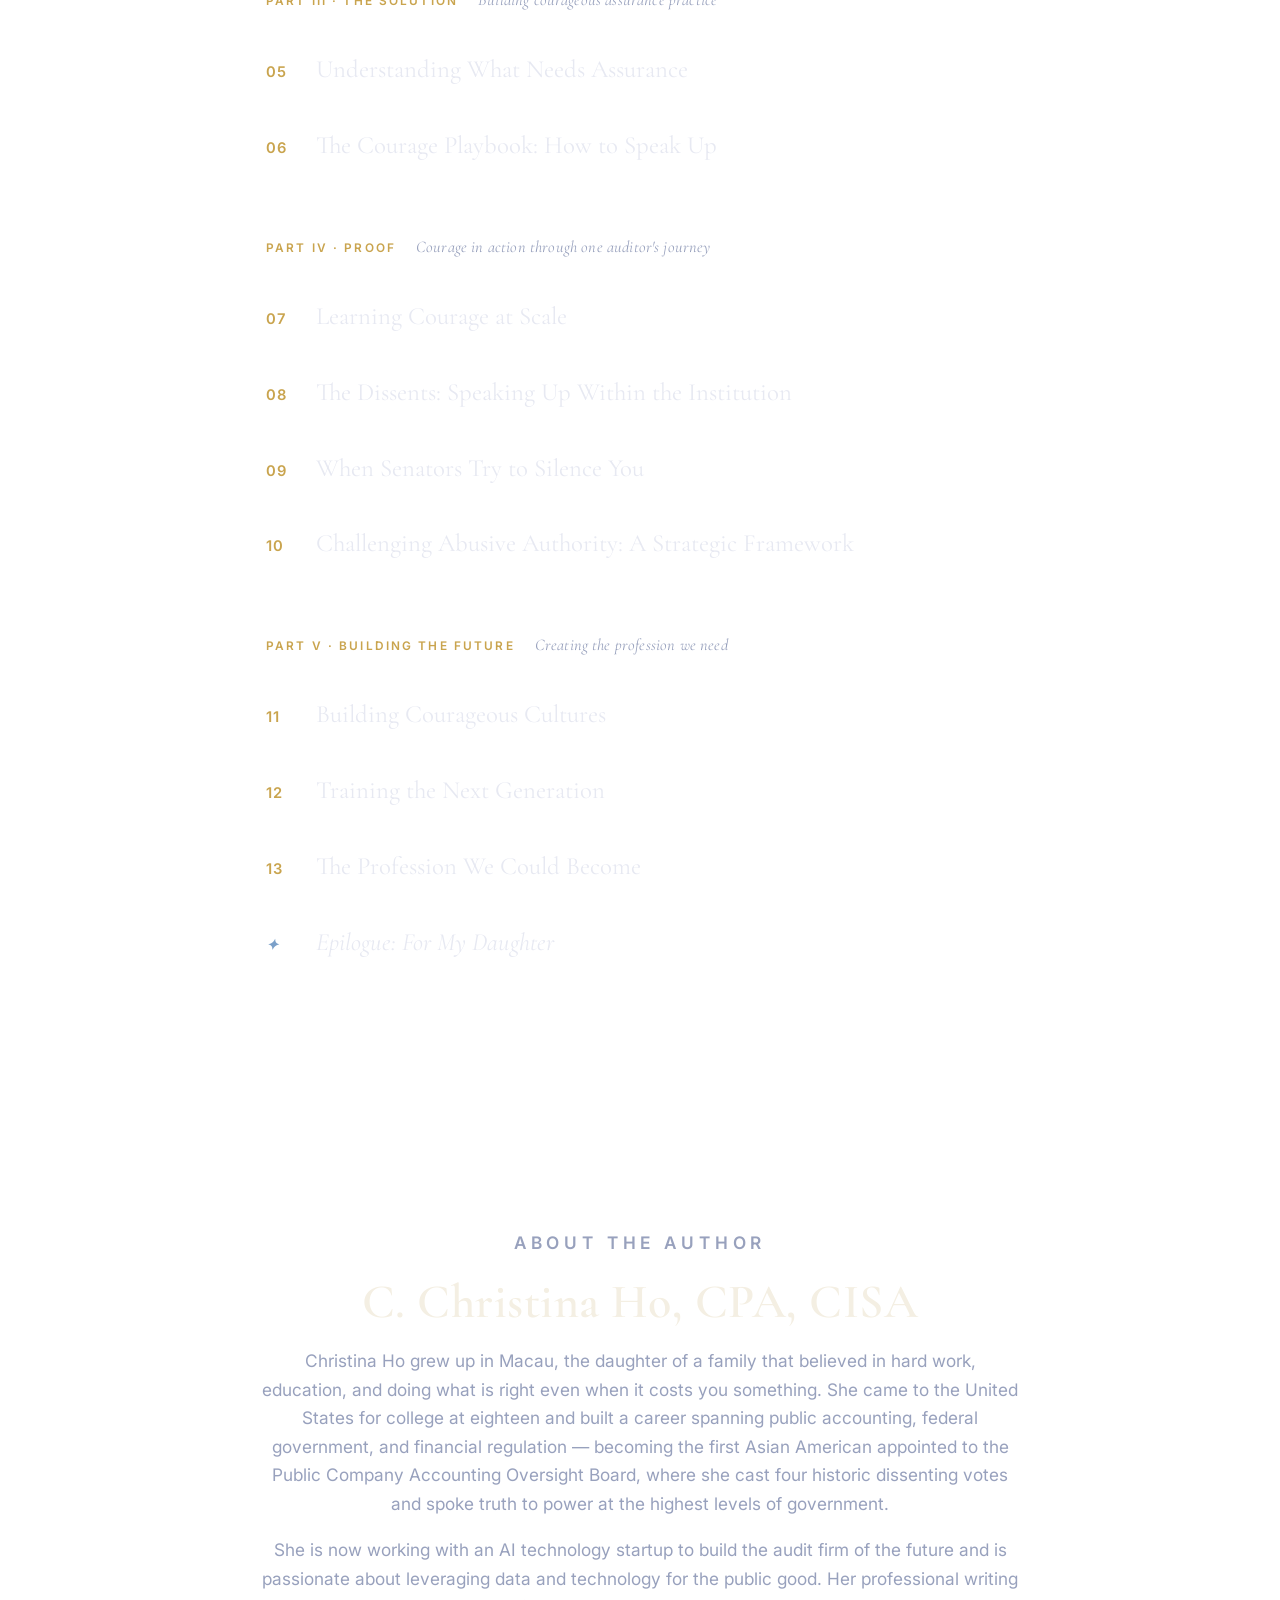
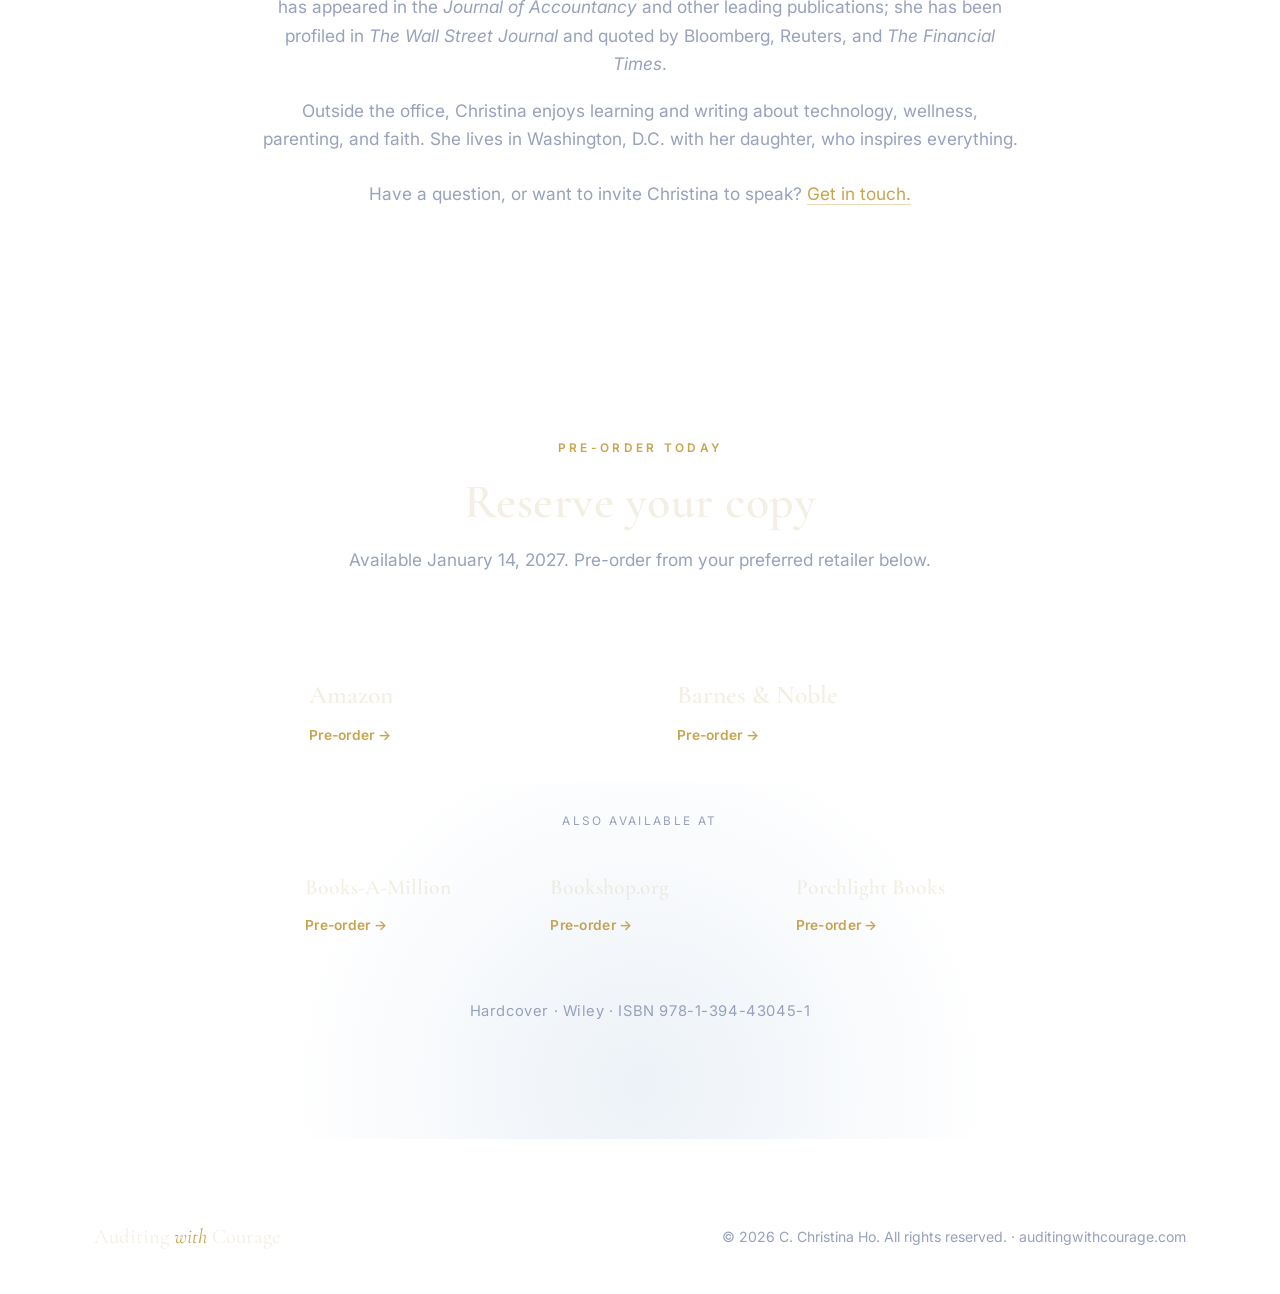
==== commit 370f8449: "Update index.html" ====
--- a/index.html
+++ b/index.html
@@ -187,7 +187,7 @@
           <p>Christina Ho grew up in Macau, the daughter of a family that believed in hard work, education, and doing what is right even when it costs you something. She came to the United States for college at eighteen and built a career spanning public accounting, federal government, and financial regulation — becoming the first Asian American appointed to the Public Company Accounting Oversight Board, where she cast four historic dissenting votes and spoke truth to power at the highest levels of government.</p>
           <p>She is now working with an AI technology startup to build the audit firm of the future and is passionate about leveraging data and technology for the public good. Her professional writing has appeared in the <em>Journal of Accountancy</em> and other leading publications; she has been profiled in <em>The Wall Street Journal</em> and quoted by Bloomberg, Reuters, and <em>The Financial Times</em>.</p>
           <p>Outside the office, Christina enjoys learning and writing about technology, wellness, parenting, and faith. She lives in Washington, D.C. with her daughter, who inspires everything.</p>
-          <p class="author__note">Have a question, or want to invite Christina to speak? <a href="mailto:hello@auditingwithcourage.com">Get in touch.</a></p>
+          <p class="author__note">Have a question, or want to invite Christina to speak? <a href="mailto:auditingwithcourage@gmail.com">Get in touch.</a></p>
         </div>
       </div>
     </section>
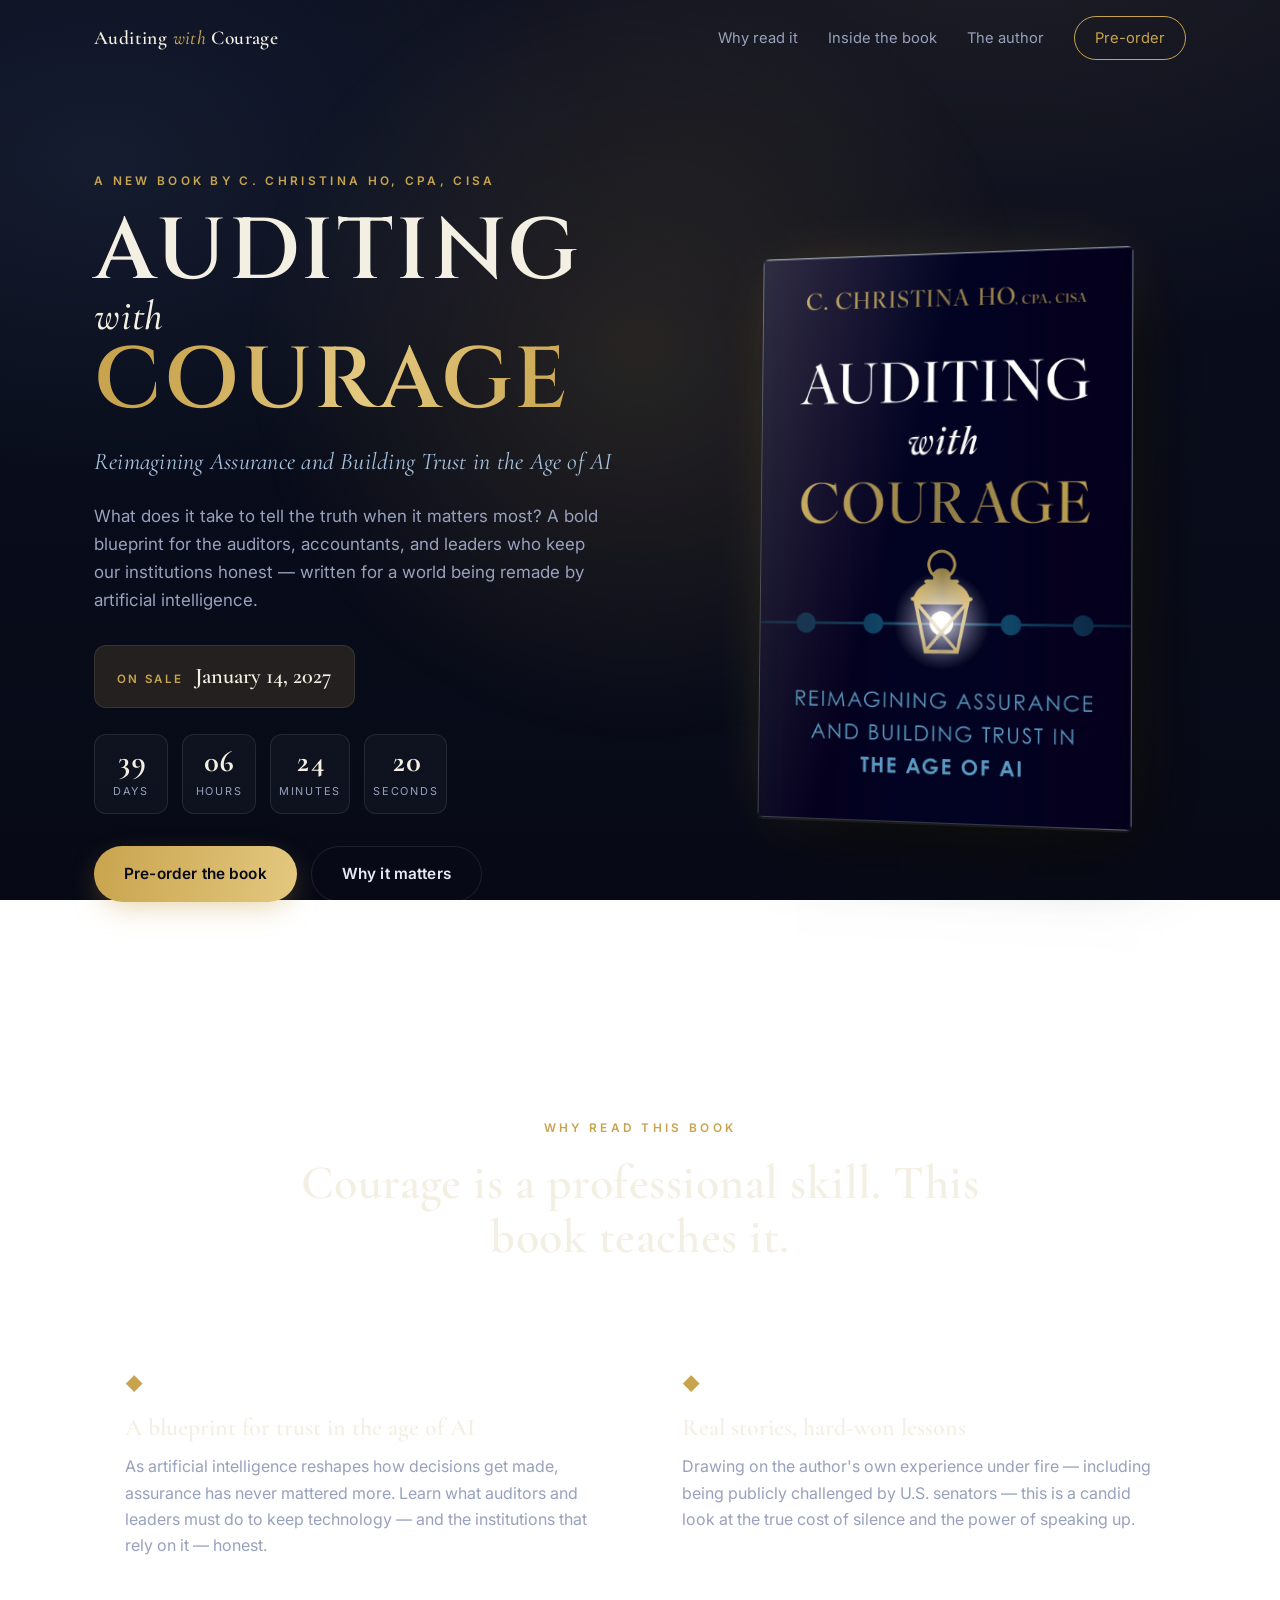
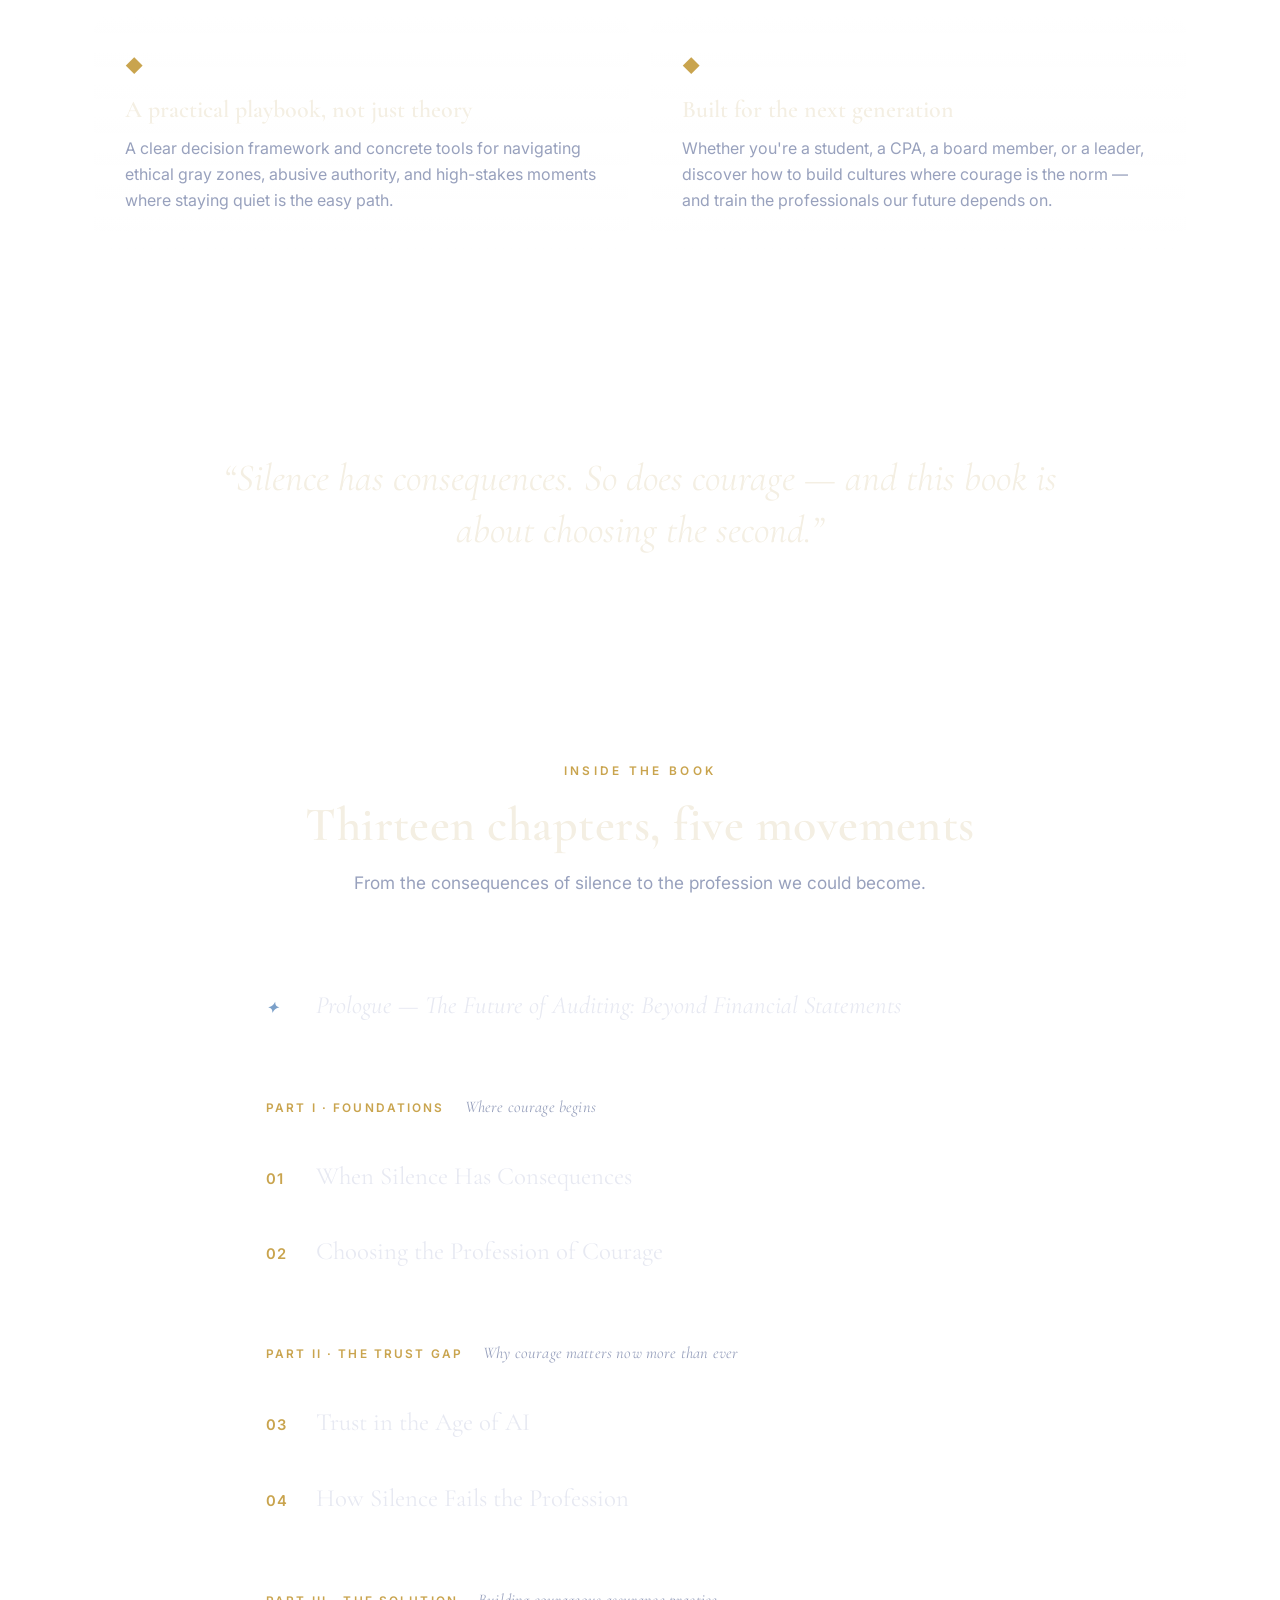
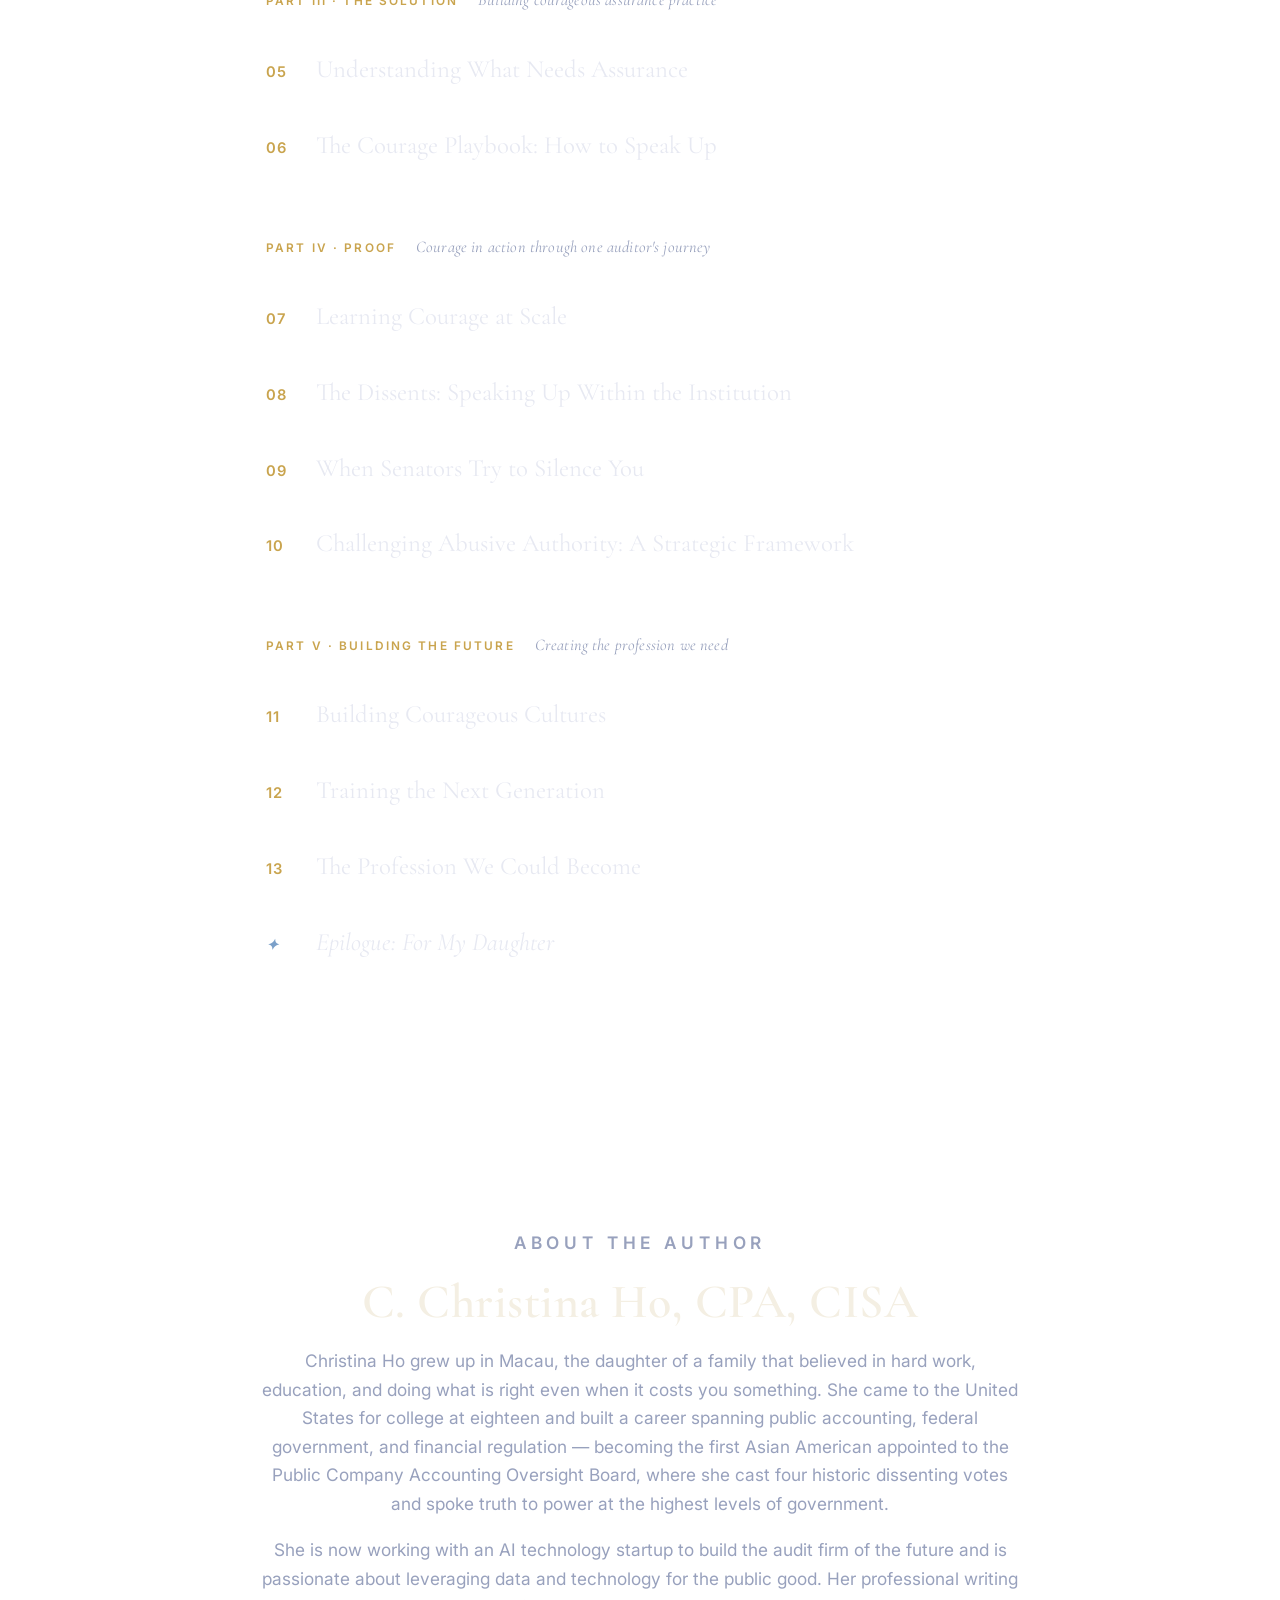
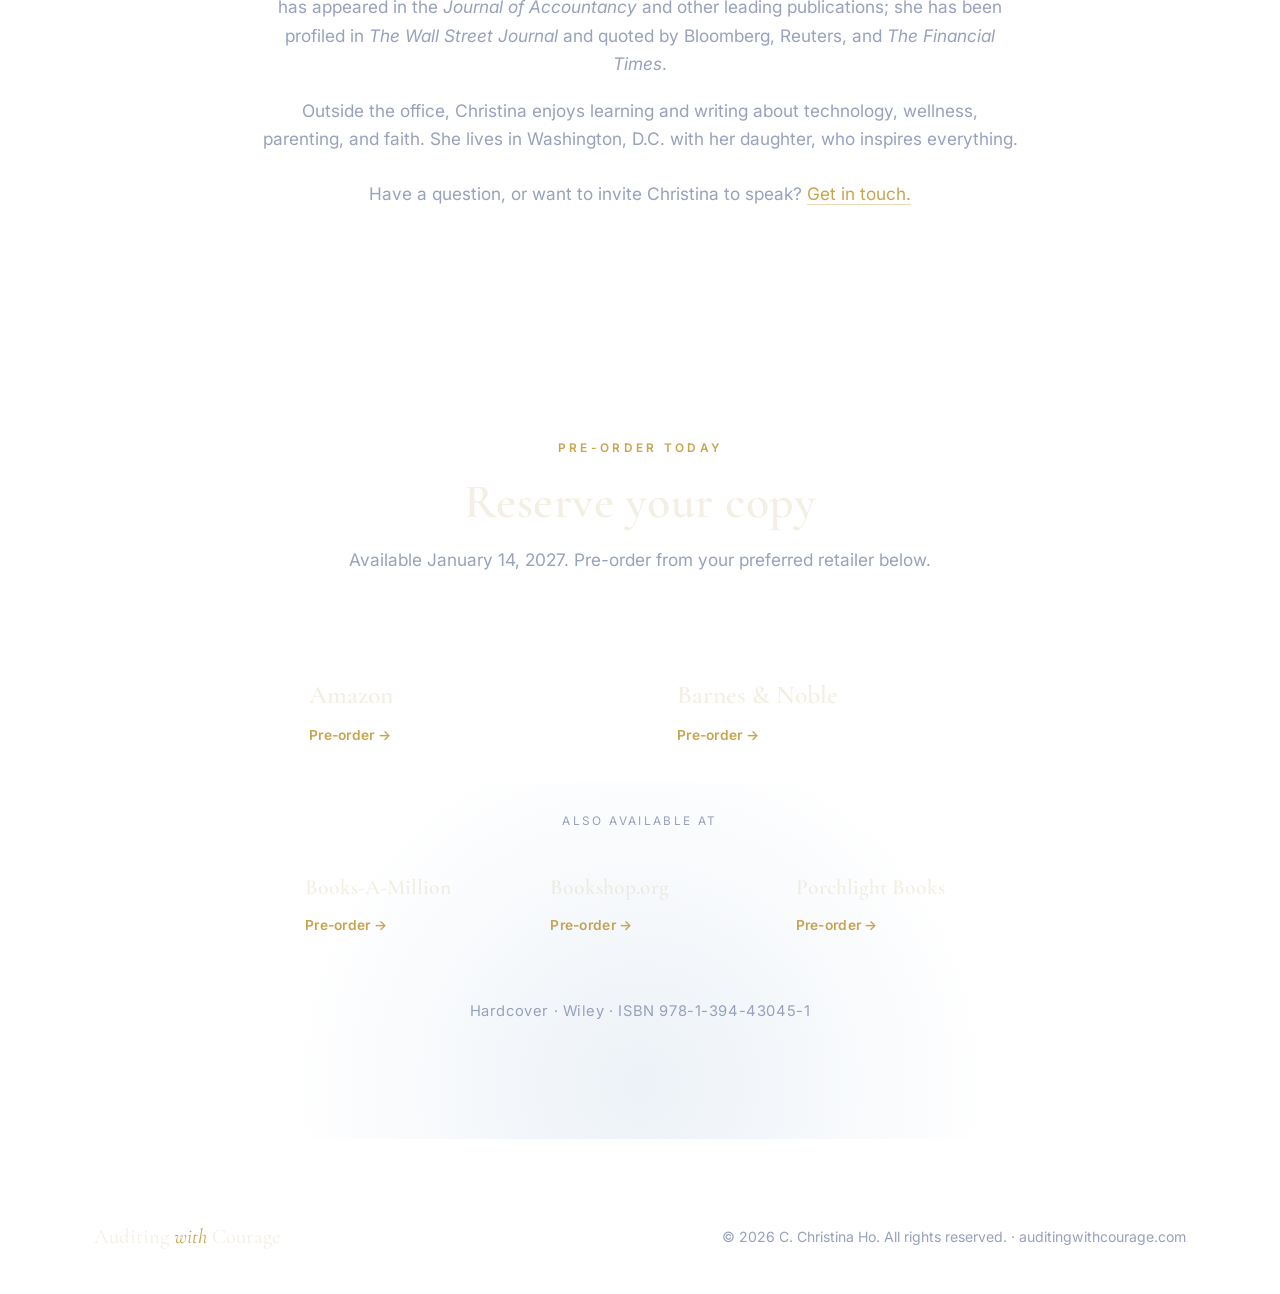
==== commit 85aad5bc: "Update index.html" ====
--- a/index.html
+++ b/index.html
@@ -224,7 +224,7 @@
           <span class="retailer__name">Bookshop.org</span>
           <span class="retailer__action">Pre-order →</span>
         </a>
-        <a class="retailer" href="https://www.porchlightbooks.com/search?keywords=9781394430451" target="_blank" rel="noopener">
+        <a class="retailer" href="https://www.porchlightbooks.com/products/auditing-with-courage-christina-ho-9781394430451" target="_blank" rel="noopener">
           <span class="retailer__name">Porchlight Books</span>
           <span class="retailer__action">Pre-order →</span>
         </a>
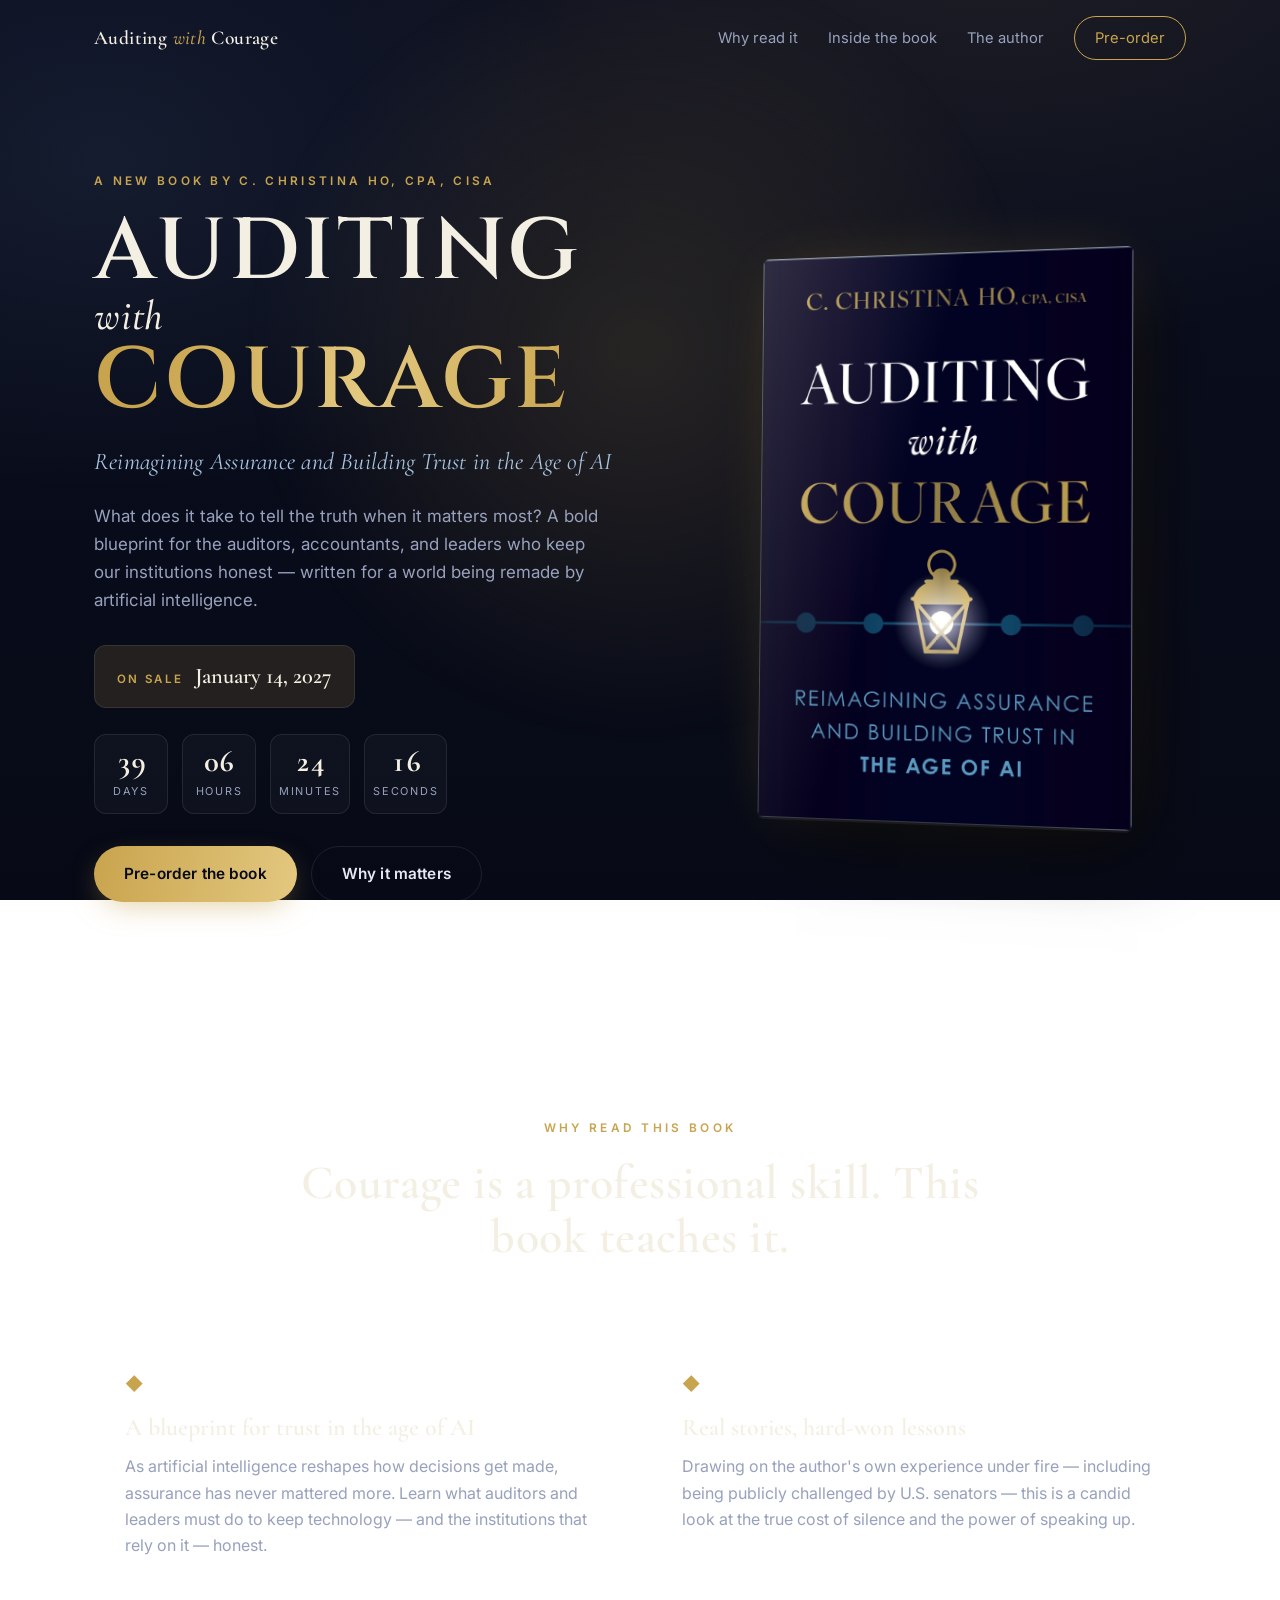
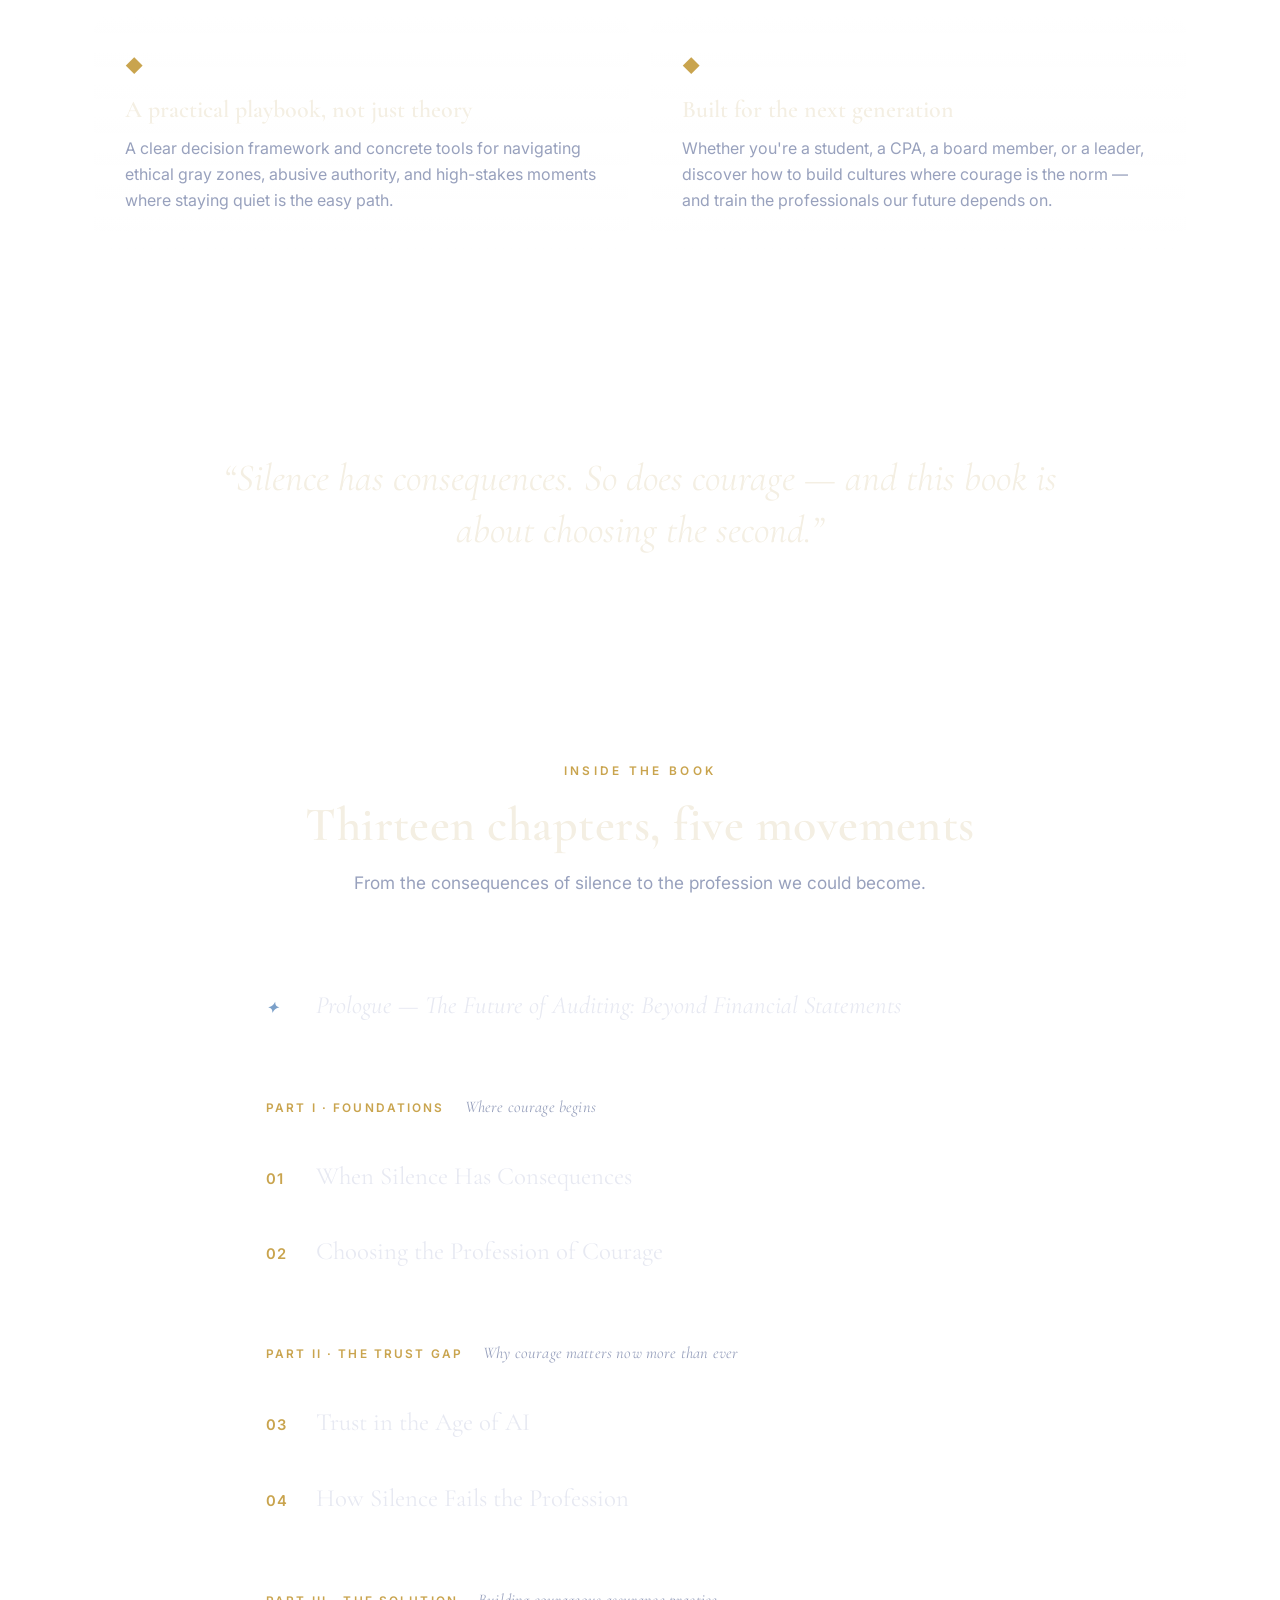
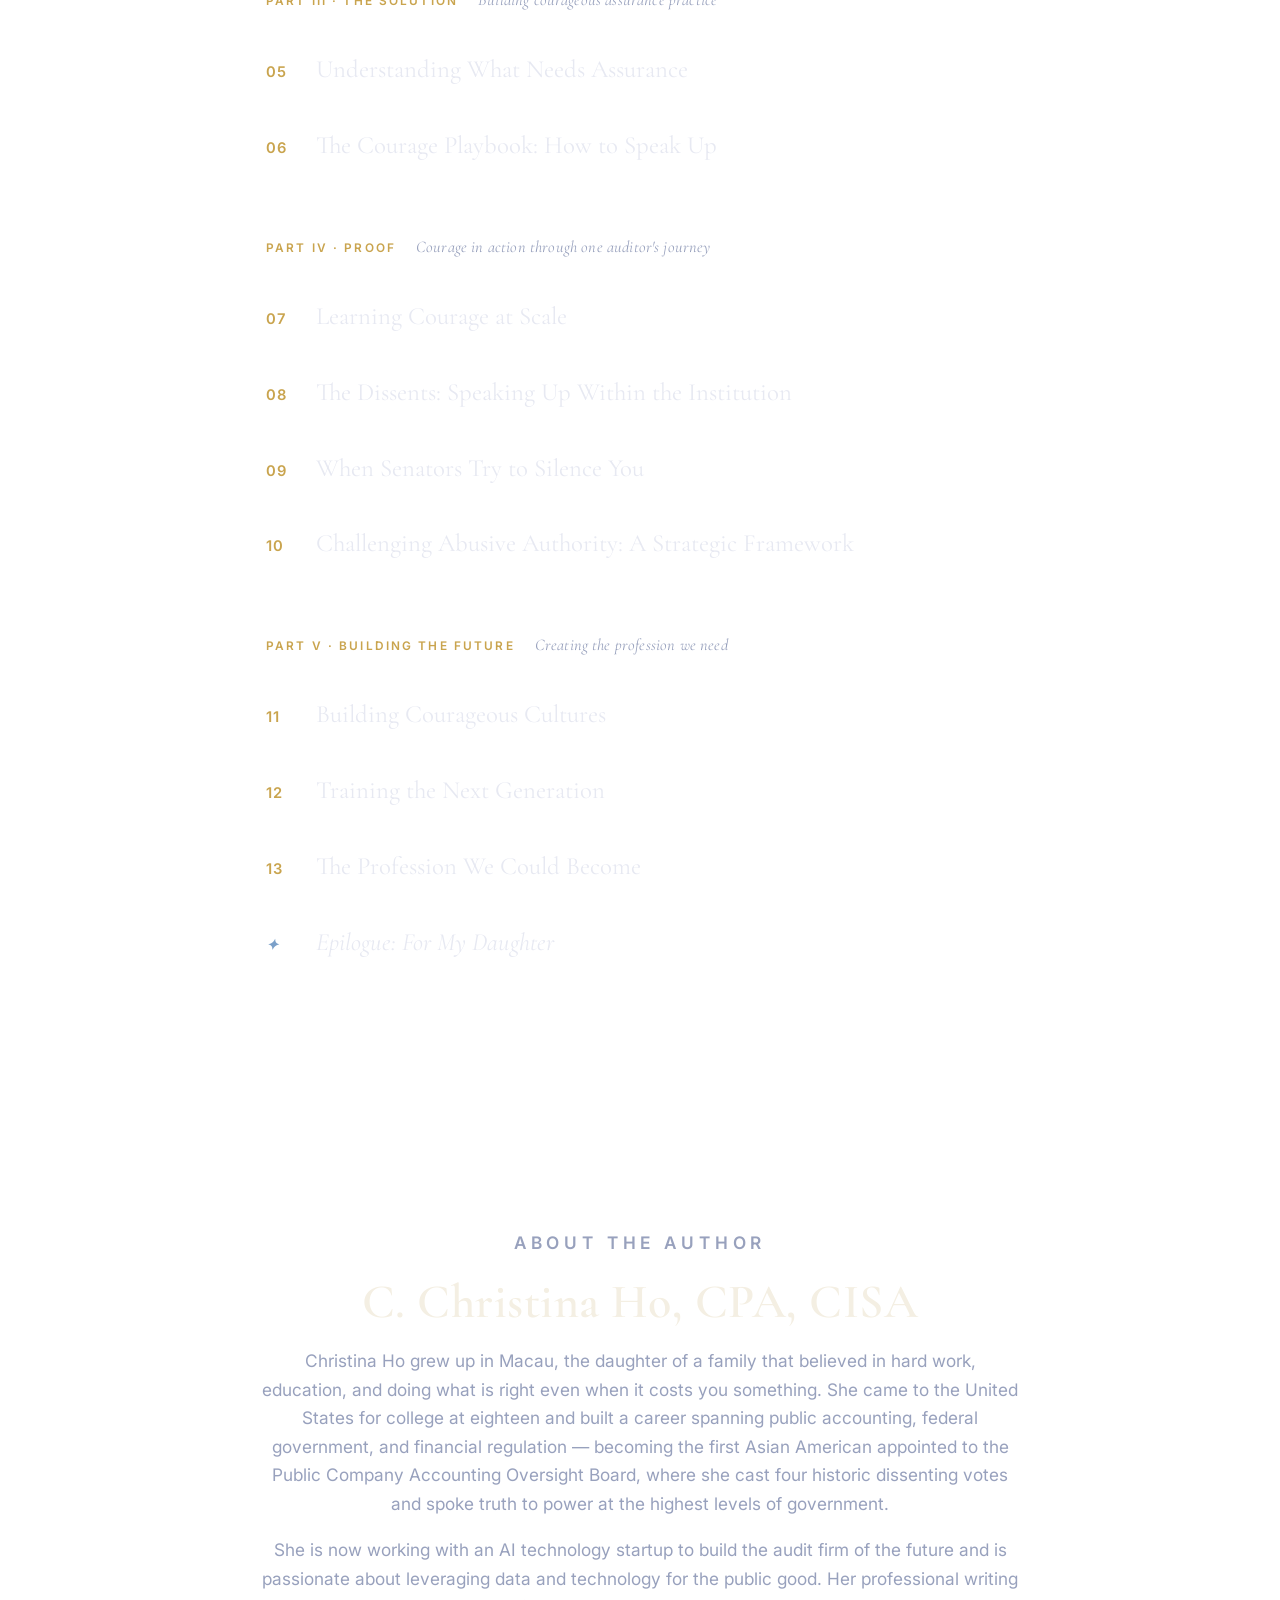
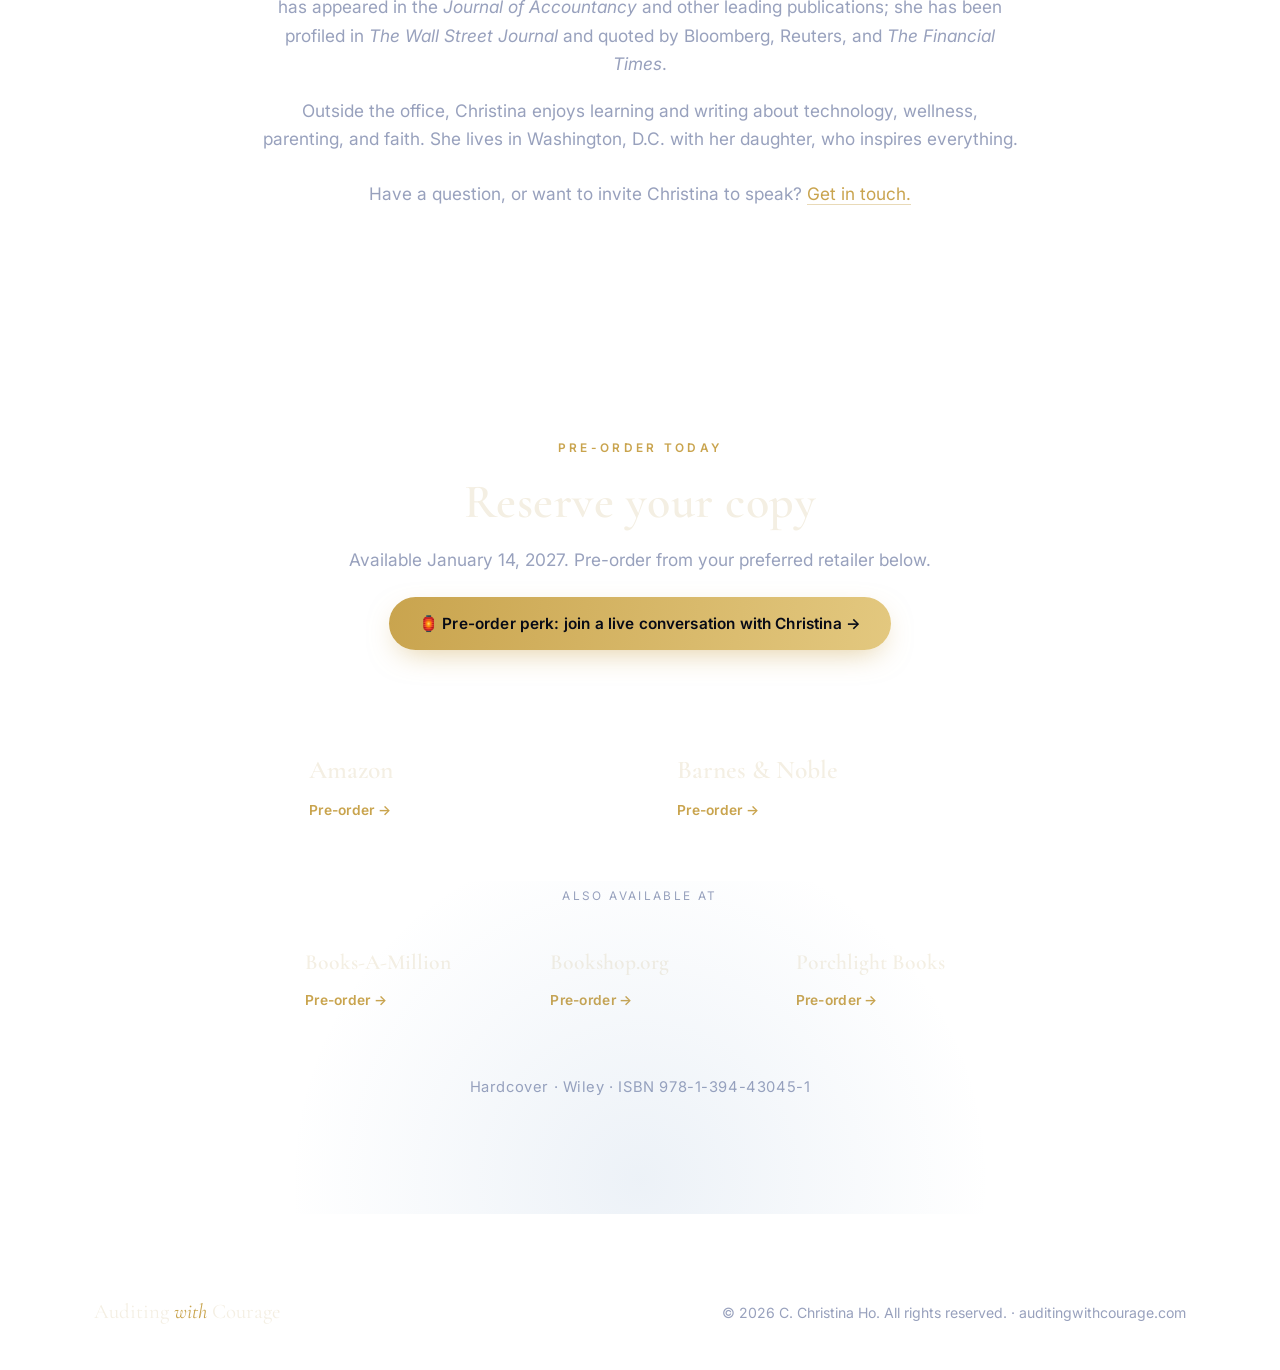
==== commit 44ea293f: "Add pre-order perks page with Formspree claim form + homepage link Co-Authored-By: Claude Opus 4.8 <" ====
--- a/index.html
+++ b/index.html
@@ -199,6 +199,7 @@
         <p class="eyebrow eyebrow--center">Pre-order today</p>
         <h2 class="section__title">Reserve your copy</h2>
         <p class="section__sub">Available January 14, 2027. Pre-order from your preferred retailer below.</p>
+        <p style="margin-top:22px;"><a class="btn btn--primary" href="preorder.html">🏮 Pre-order perk: join a live conversation with Christina →</a></p>
       </div>
 
       <div class="retailers reveal">
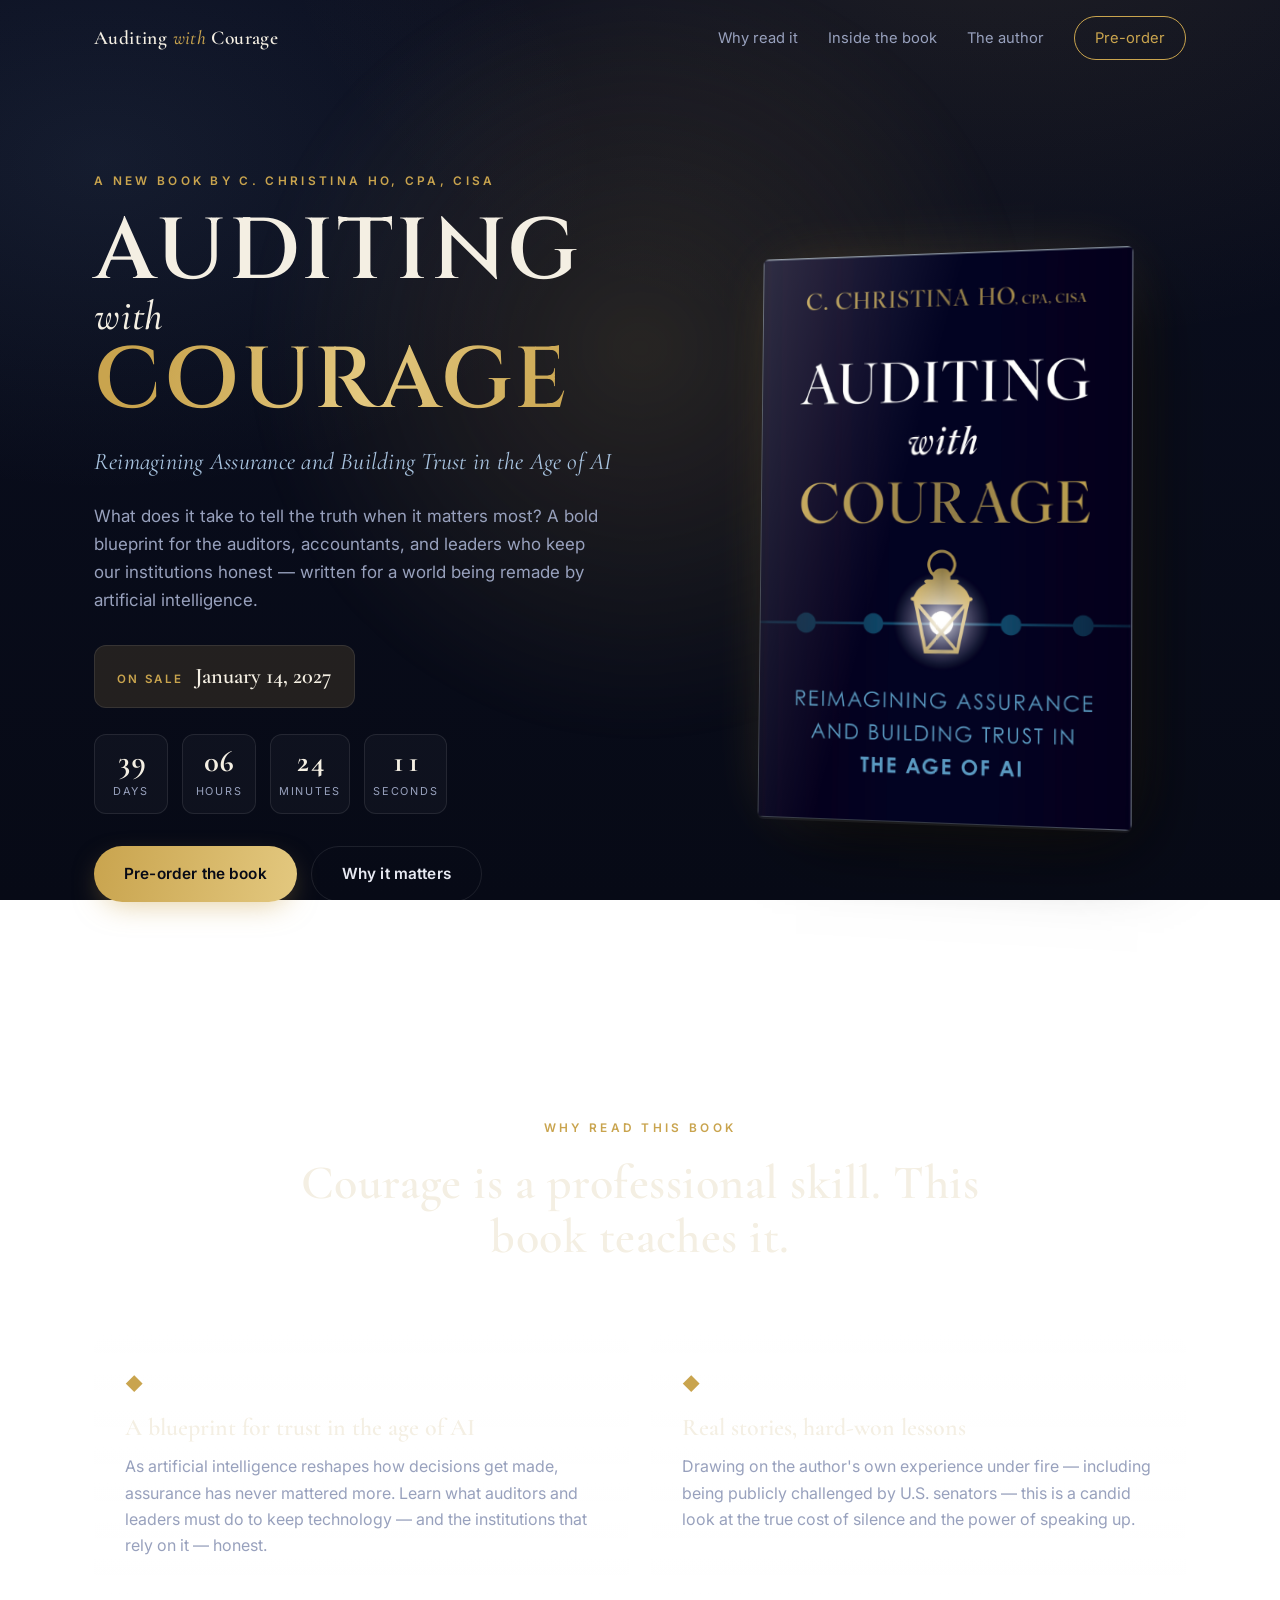
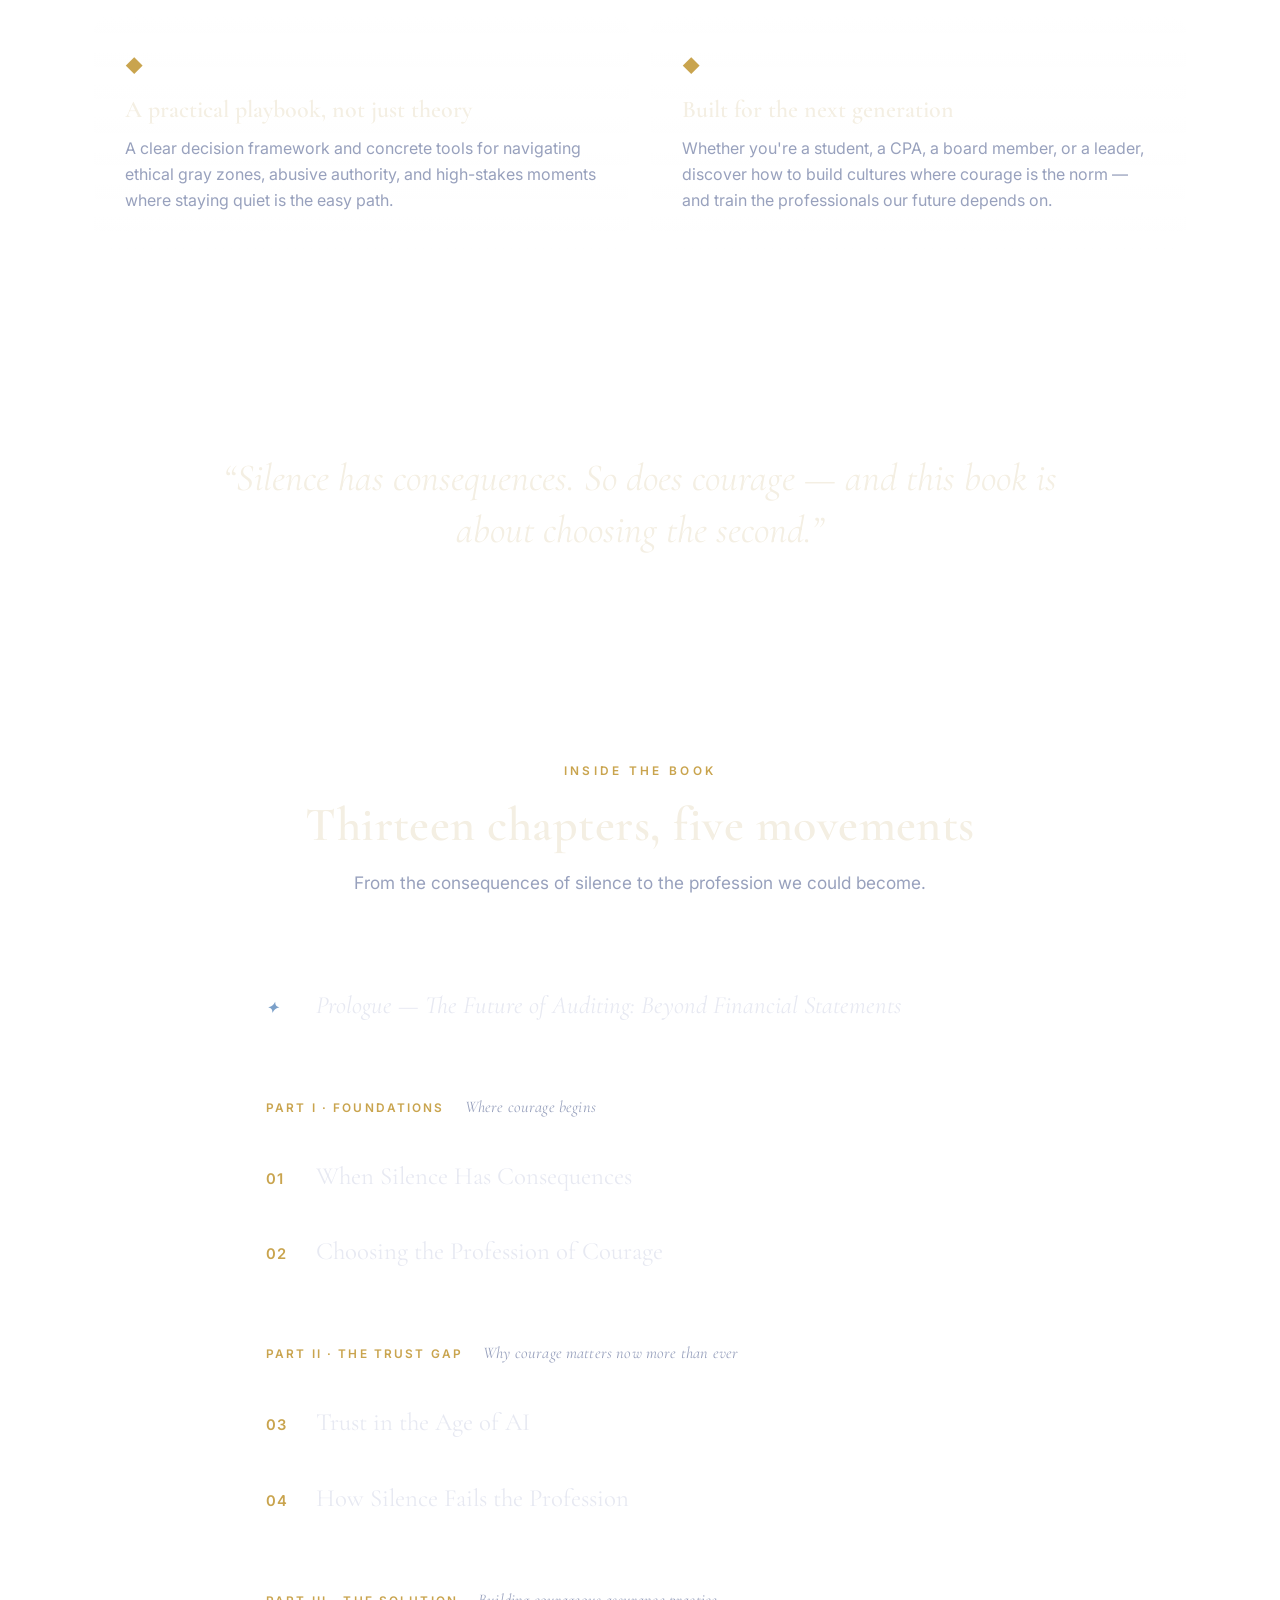
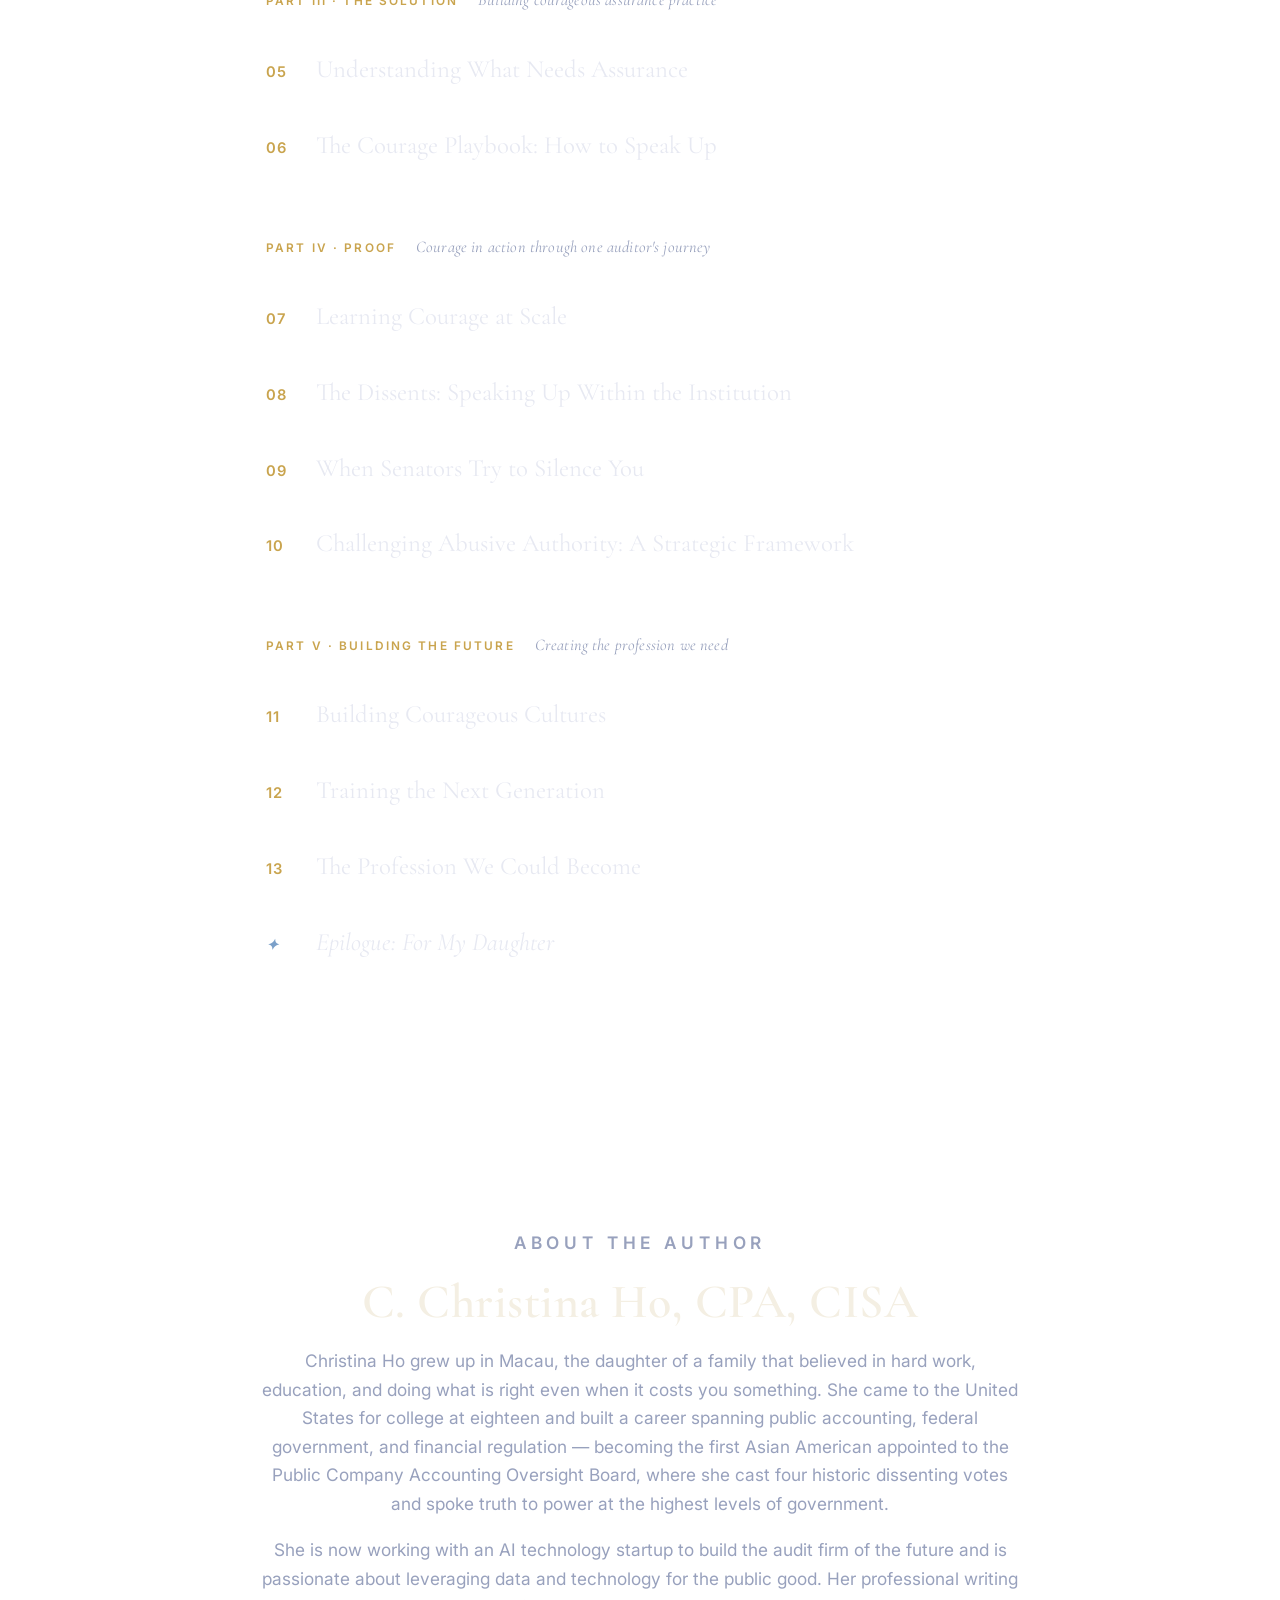
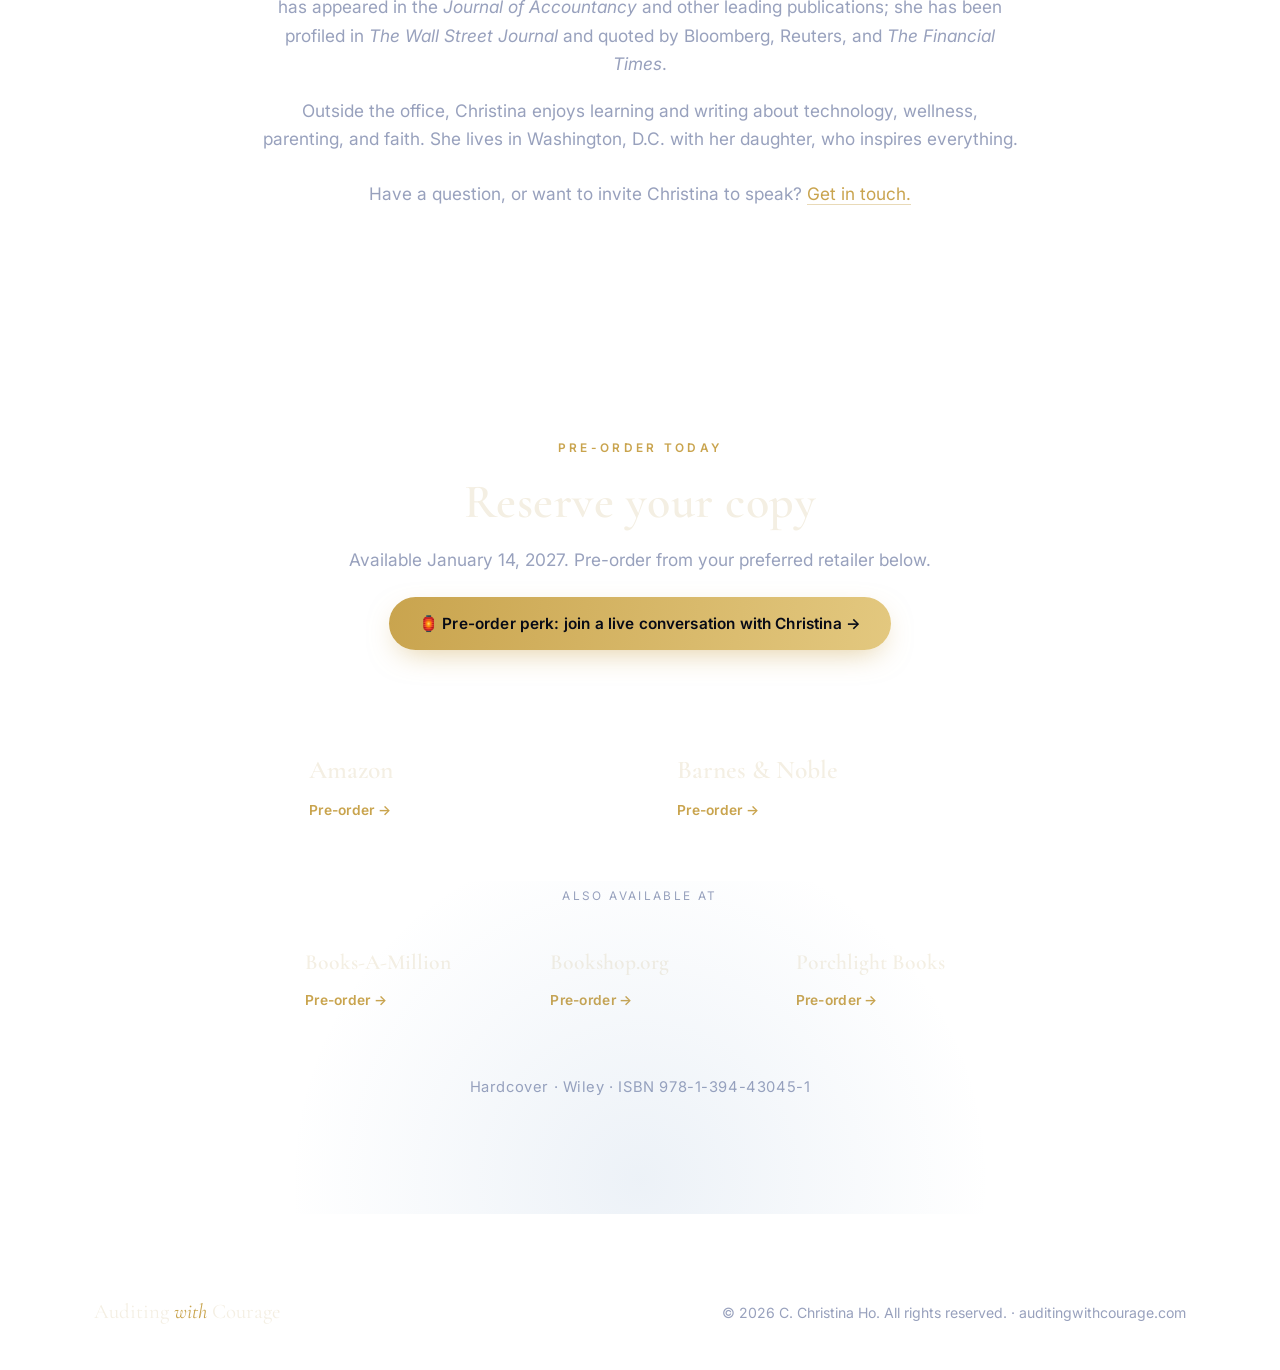
==== commit 43432729: "Update Books-A-Million and Bookshop links to live product pages Co-Authored-By: Claude Opus 4.8 <nor" ====
--- a/index.html
+++ b/index.html
@@ -216,12 +216,11 @@
 
       <p class="retailers__also">Also available at</p>
       <div class="retailers retailers--secondary reveal">
-        <!-- TODO: replace href with the final product URL once confirmed. These currently link to an ISBN search. -->
-        <a class="retailer" href="https://www.booksamillion.com/search?query=9781394430451" target="_blank" rel="noopener">
+        <a class="retailer" href="https://www.booksamillion.com/p/Auditing-Courage/Christina-Ho/9781394430451" target="_blank" rel="noopener">
           <span class="retailer__name">Books-A-Million</span>
           <span class="retailer__action">Pre-order →</span>
         </a>
-        <a class="retailer" href="https://bookshop.org/books?keywords=9781394430451" target="_blank" rel="noopener">
+        <a class="retailer" href="https://bookshop.org/p/books/auditing-with-courage-reimagining-assurance-and-building-trust-in-the-age-of-ai-christina-ho/2054b1b35d999e94" target="_blank" rel="noopener">
           <span class="retailer__name">Bookshop.org</span>
           <span class="retailer__action">Pre-order →</span>
         </a>
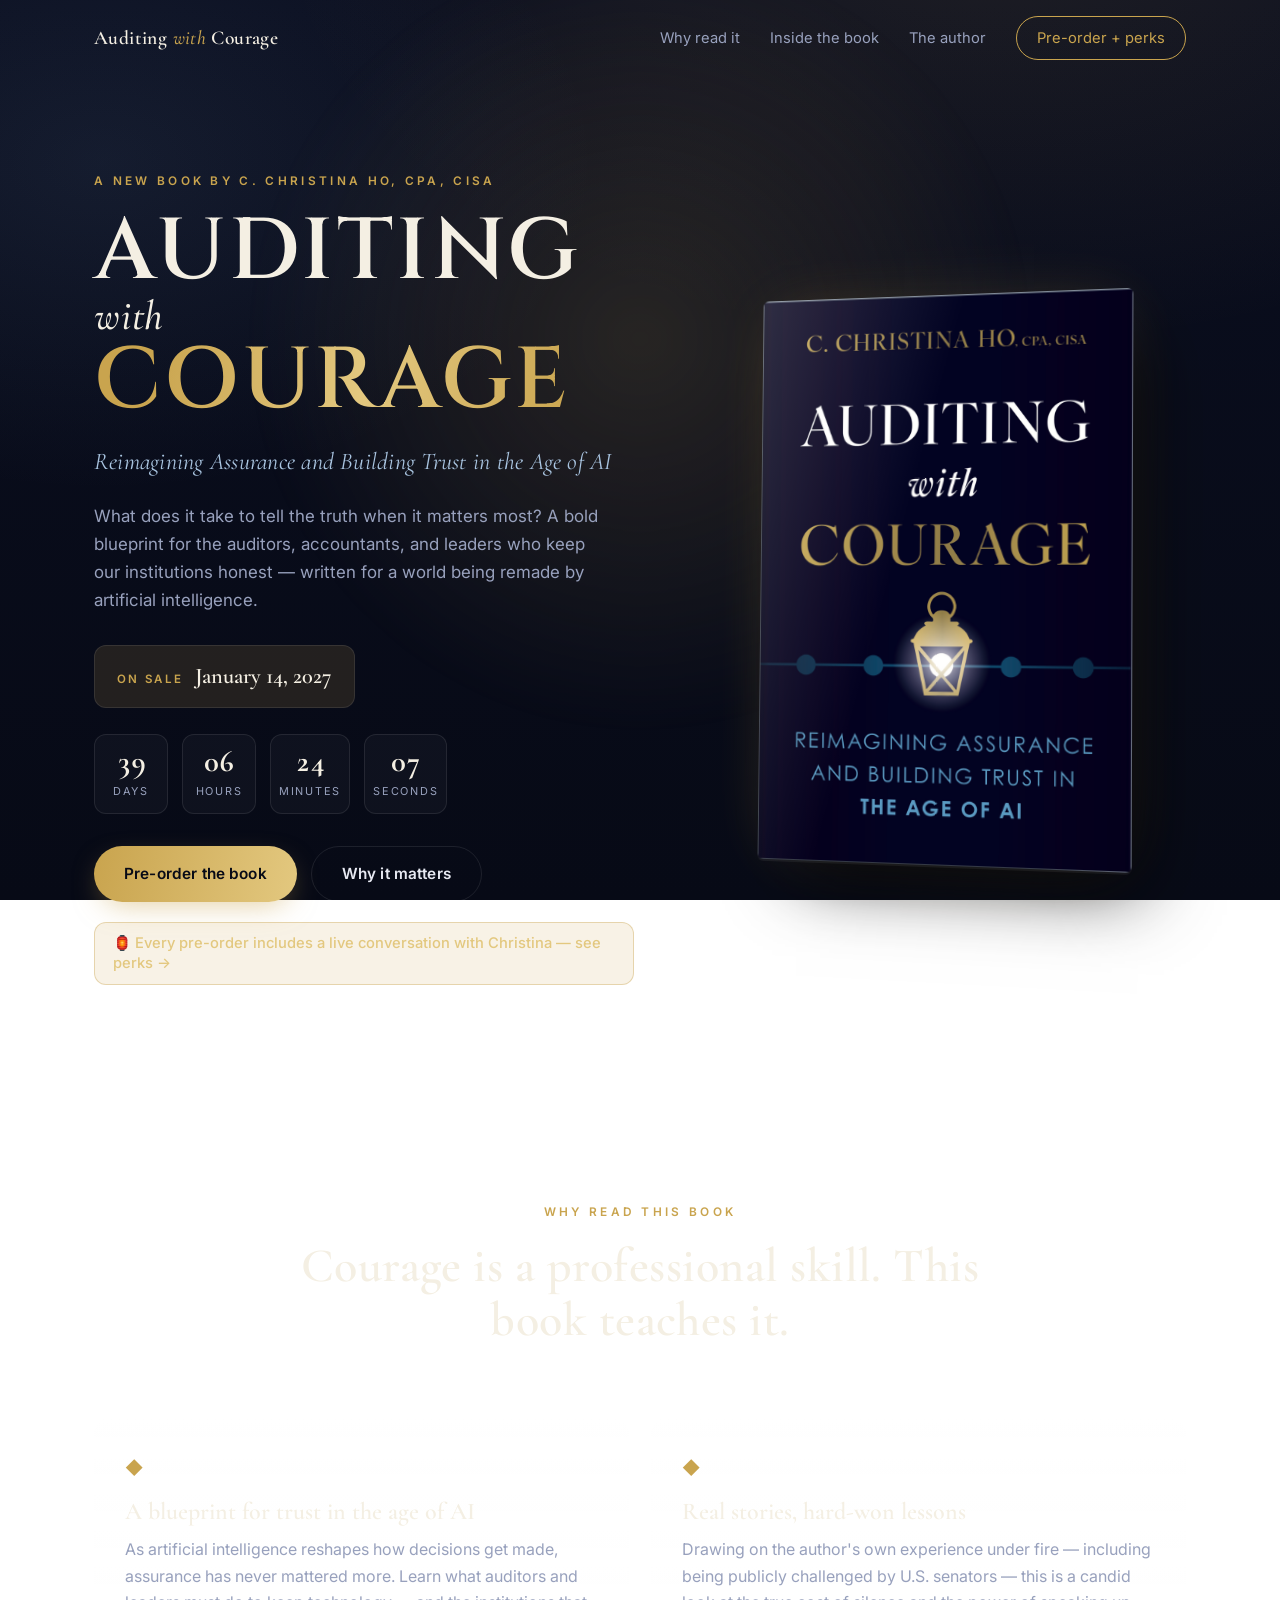
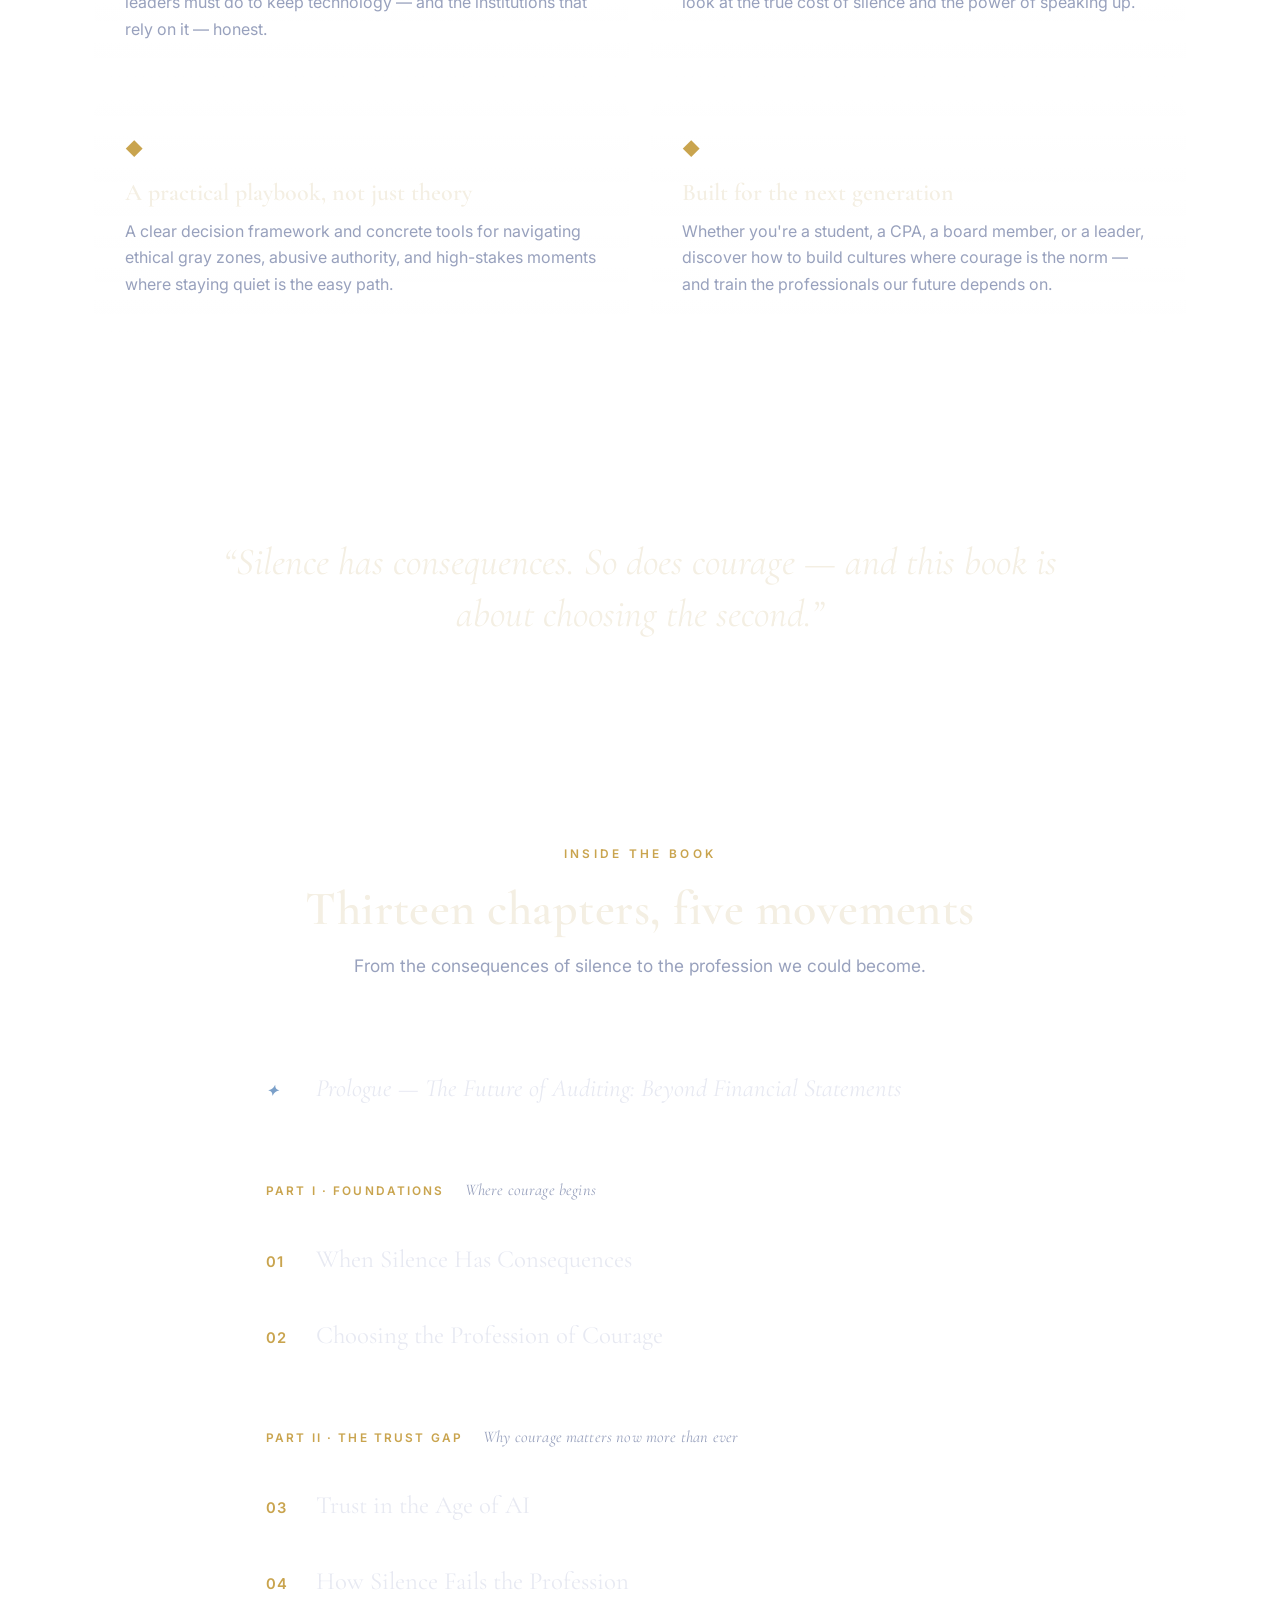
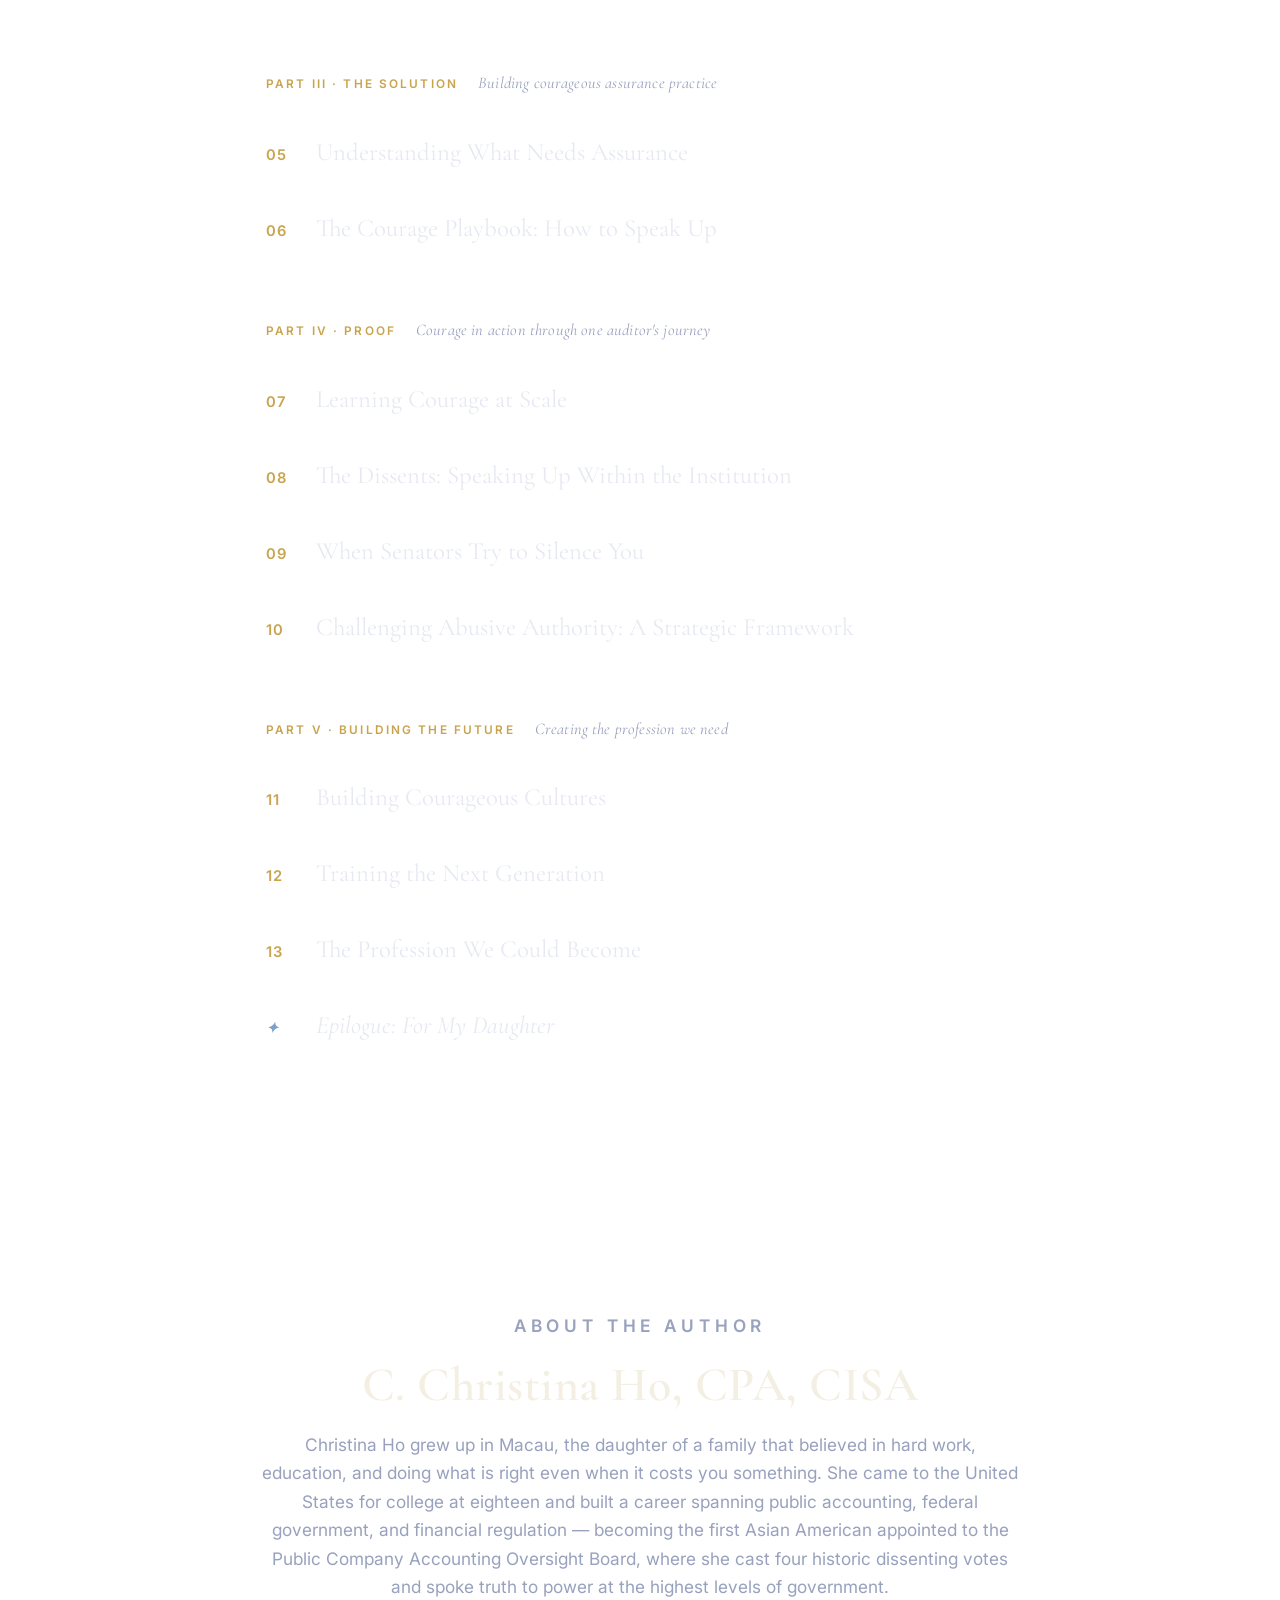
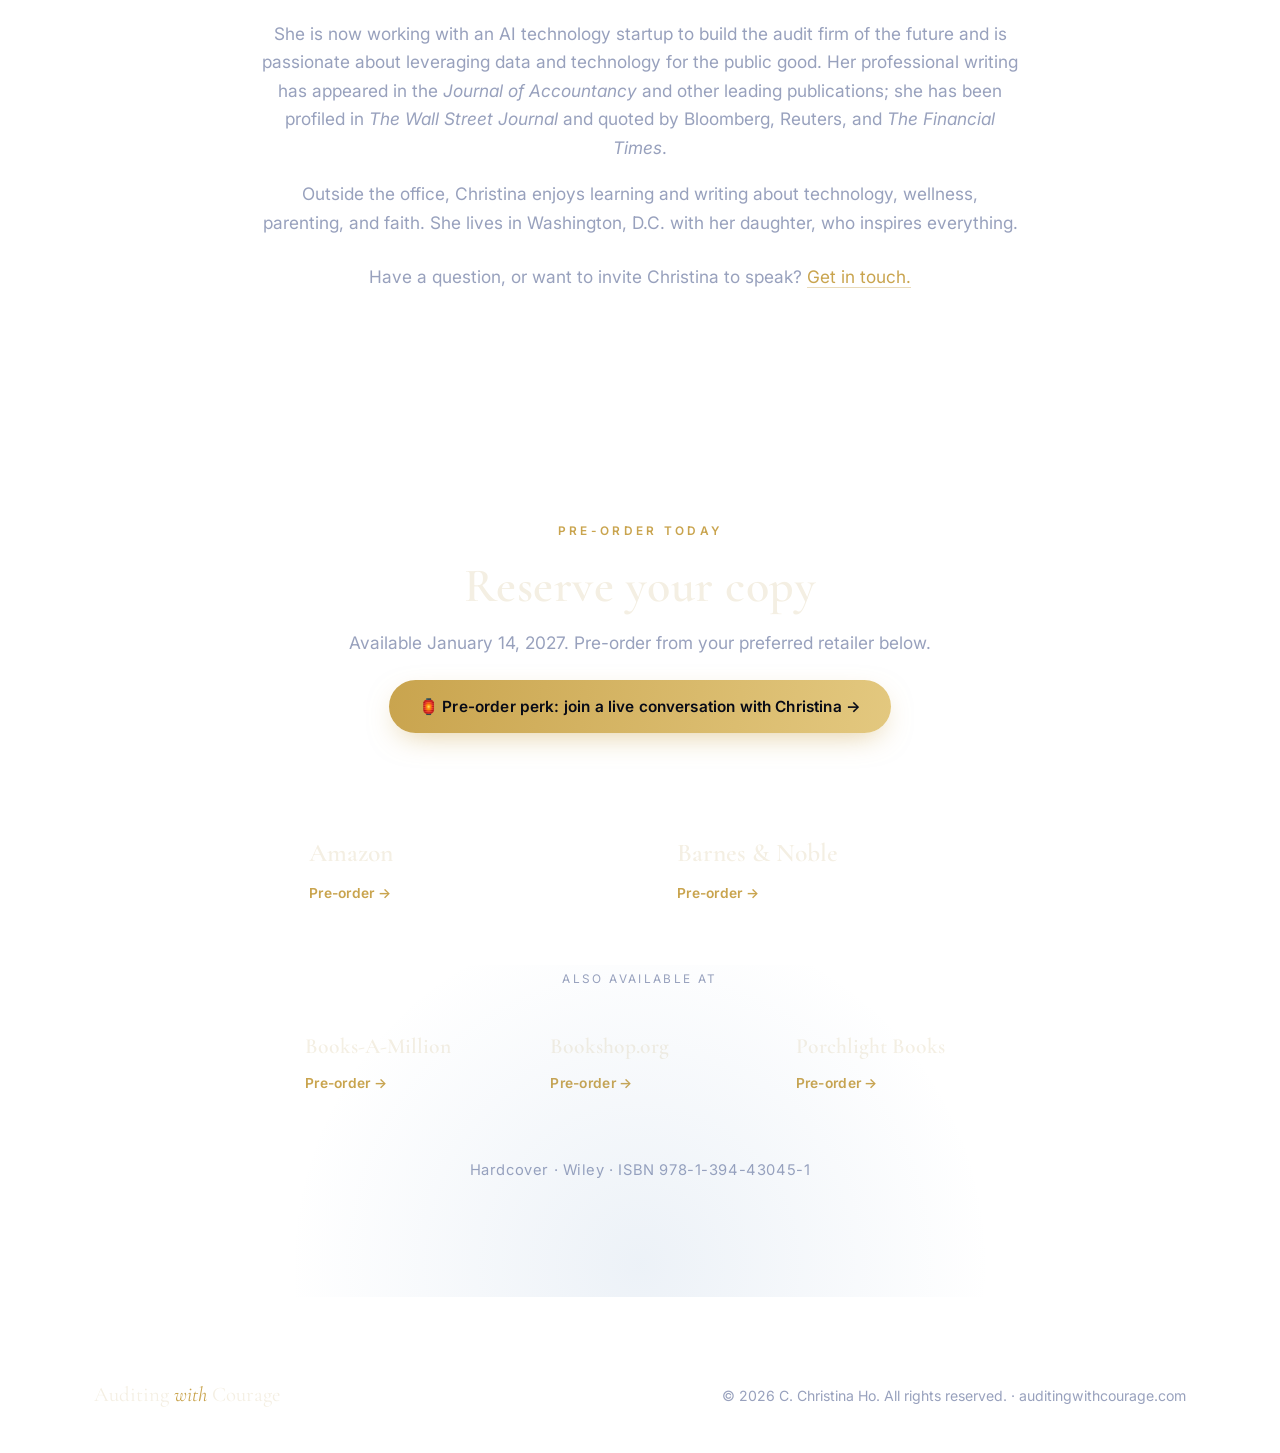
==== commit fb4a1dc1: "Surface pre-order perks: nav button + hero flag Co-Authored-By: Claude Opus 4.8 <noreply@anthropic.c" ====
--- a/index.html
+++ b/index.html
@@ -57,7 +57,7 @@
         <a href="#why">Why read it</a>
         <a href="#inside">Inside the book</a>
         <a href="#author">The author</a>
-        <a href="#preorder" class="nav__cta">Pre-order</a>
+        <a href="preorder.html" class="nav__cta">Pre-order + perks</a>
       </nav>
     </div>
   </header>
@@ -94,6 +94,7 @@
             <a class="btn btn--primary" href="#preorder">Pre-order the book</a>
             <a class="btn btn--ghost" href="#why">Why it matters</a>
           </div>
+          <a class="hero__perk" href="preorder.html">🏮 Every pre-order includes a live conversation with Christina — see perks →</a>
         </div>
 
         <div class="hero__cover reveal">
--- a/styles.css
+++ b/styles.css
@@ -173,6 +173,14 @@
 .countdown__unit { display: block; margin-top: 6px; font-size: 0.68rem; text-transform: uppercase; letter-spacing: 0.16em; color: var(--muted); }
 
 .hero__cta { display: flex; gap: 14px; margin-top: 32px; flex-wrap: wrap; }
+.hero__perk {
+  display: inline-flex; align-items: center; gap: 8px; margin-top: 20px;
+  padding: 10px 18px; border-radius: 12px;
+  background: var(--gold-soft); border: 1px solid rgba(201,164,78,0.38);
+  color: var(--gold-light); font-size: 0.92rem; font-weight: 500; line-height: 1.4;
+  transition: border-color .2s, color .2s, transform .2s;
+}
+.hero__perk:hover { border-color: var(--gold); color: var(--gold); transform: translateY(-1px); }
 
 /* Buttons */
 .btn {
